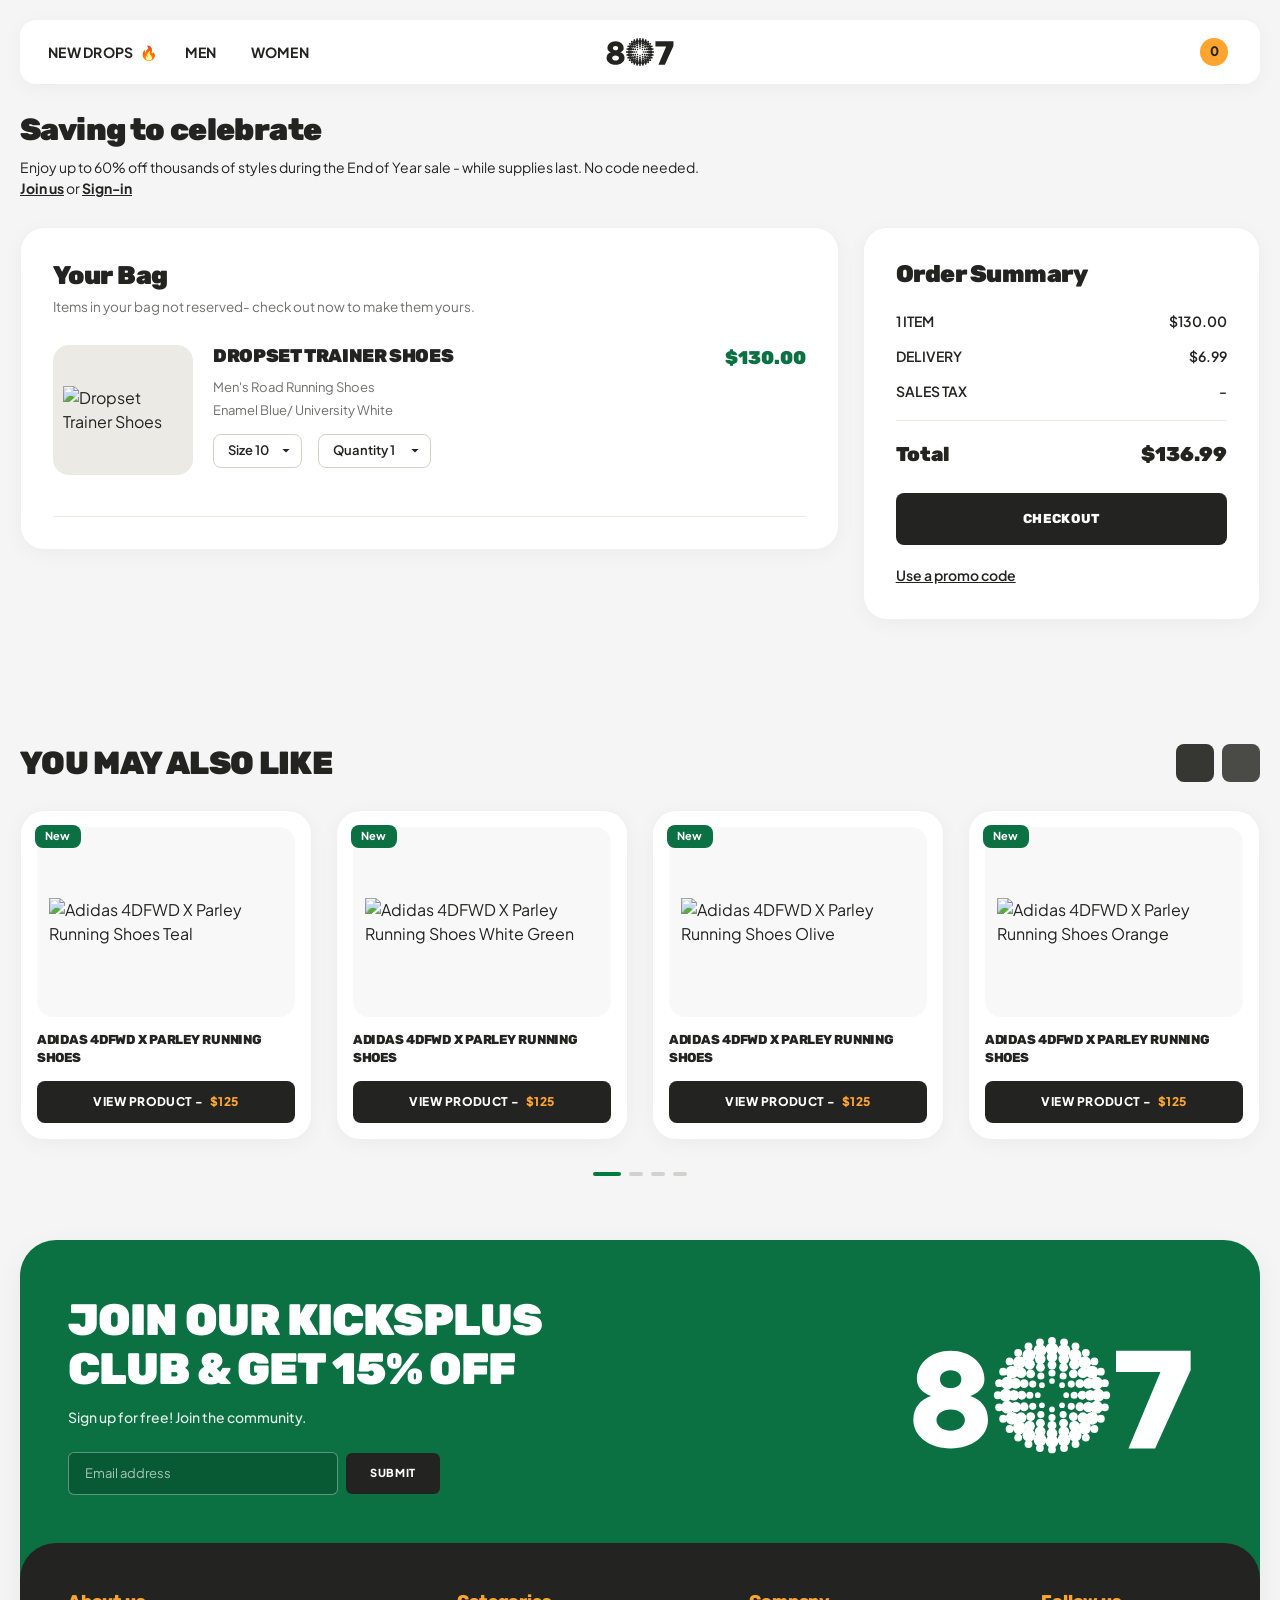
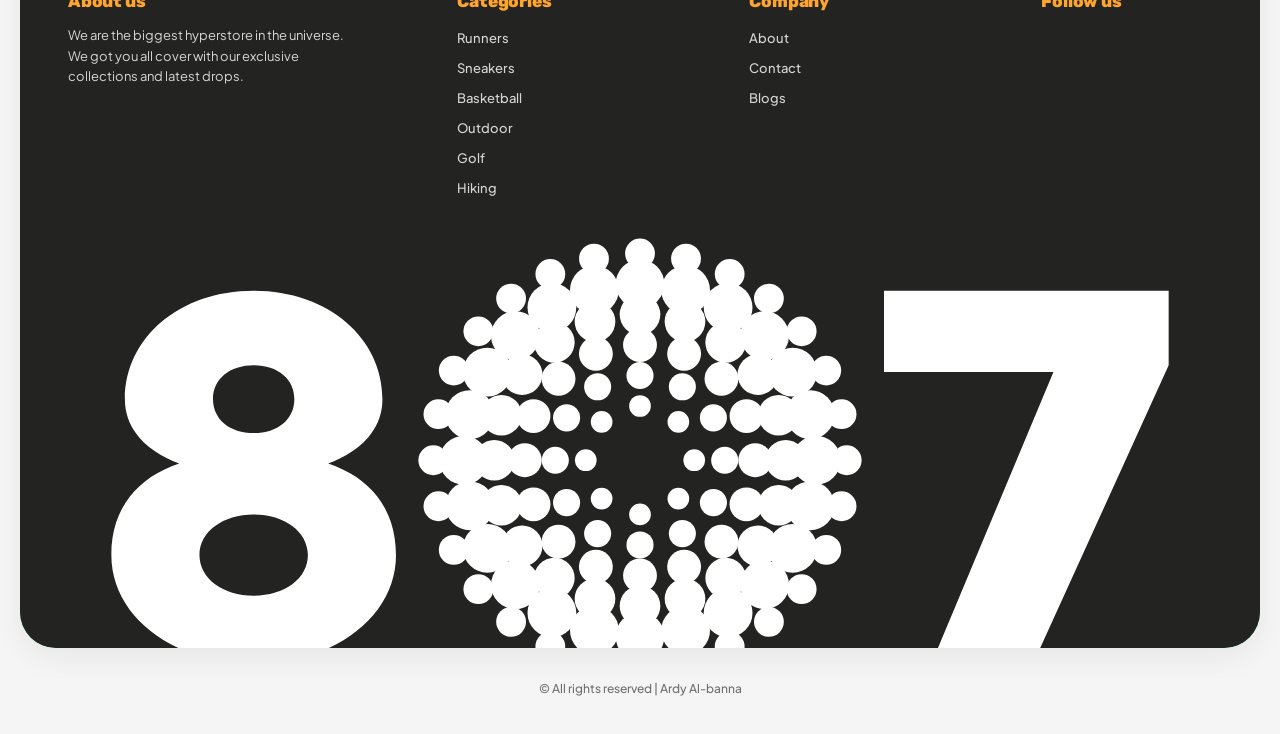
==== cart.html @ c46842c0 "first commit" ====
<!DOCTYPE html>
<html lang="en">
<head>
  <meta charset="UTF-8" />
  <meta name="viewport" content="width=device-width, initial-scale=1.0" />
  <title>Your Bag | 807 Sneaker Store</title>
  <meta name="description" content="View items in your bag, calculate shipping, apply promotional discount codes, and proceed to checkout at 807 Store." />

  <!-- Google Fonts: Rubik & Plus Jakarta Sans -->
  <link rel="preconnect" href="https://fonts.googleapis.com" />
  <link rel="preconnect" href="https://fonts.gstatic.com" crossorigin />
  <link href="https://fonts.googleapis.com/css2?family=Plus+Jakarta+Sans:wght@400;500;600;700&family=Rubik:ital,wght@0,700;0,800;0,900;1,800&display=swap" rel="stylesheet" />

  <!-- Bootstrap 5.3.3 CSS -->
  <link href="https://cdn.jsdelivr.net/npm/bootstrap@5.3.3/dist/css/bootstrap.min.css" rel="stylesheet" integrity="sha384-QWTKZyjpPEjISv5WaRU9OFeRpok6YctnYmDr5pNlyT2bRjXh0JMhjY6hW+ALEwIH" crossorigin="anonymous" />

  <!-- Remix Icon 4.5.0 -->
  <link href="https://cdn.jsdelivr.net/npm/remixicon@4.5.0/fonts/remixicon.css" rel="stylesheet" />

  <!-- Custom Stylesheet -->
  <link rel="stylesheet" href="assets/css/style.css" />
</head>
<body>

  <!-- SVG Symbol Definition for 807 Logo -->
  <svg style="display: none;">
    <symbol id="logo-807-symbol" viewBox="0 0 180 70">
      <g fill="currentColor">
        <!-- Number 8 -->
        <path d="M 33 10 C 22 10 14 17 14 26 C 14 31 18 34 22 35.5 C 16 37.5 12 42 12 49 C 12 58 21 65 33 65 C 45 65 54 58 54 49 C 54 42 50 37.5 44 35.5 C 48 34 52 31 52 26 C 52 17 44 10 33 10 Z M 33 21 C 36.5 21 39 23 39 26 C 39 29 36.5 31 33 31 C 29.5 31 27 29 27 26 C 27 23 29.5 21 33 21 Z M 33 43 C 37.5 43 41 45.5 41 49 C 41 52.5 37.5 55 33 55 C 28.5 55 25 52.5 25 49 C 25 45.5 28.5 43 33 43 Z" />
        <!-- Number 0 (Radial Halftone Dots) -->
        <g class="halftone-dots">
          <circle cx="98.00" cy="35.00" r="1.6" /><circle cx="95.66" cy="40.66" r="1.6" /><circle cx="90.00" cy="43.00" r="1.6" /><circle cx="84.34" cy="40.66" r="1.6" /><circle cx="82.00" cy="35.00" r="1.6" /><circle cx="84.34" cy="29.34" r="1.6" /><circle cx="90.00" cy="27.00" r="1.6" /><circle cx="95.66" cy="29.34" r="1.6" /><circle cx="102.50" cy="35.00" r="2.0" /><circle cx="100.83" cy="41.25" r="2.0" /><circle cx="96.25" cy="45.83" r="2.0" /><circle cx="90.00" cy="47.50" r="2.0" /><circle cx="83.75" cy="45.83" r="2.0" /><circle cx="79.17" cy="41.25" r="2.0" /><circle cx="77.50" cy="35.00" r="2.0" /><circle cx="79.17" cy="28.75" r="2.0" /><circle cx="83.75" cy="24.17" r="2.0" /><circle cx="90.00" cy="22.50" r="2.0" /><circle cx="96.25" cy="24.17" r="2.0" /><circle cx="100.83" cy="28.75" r="2.0" /><circle cx="107.00" cy="35.00" r="2.5" /><circle cx="105.71" cy="41.51" r="2.5" /><circle cx="102.02" cy="47.02" r="2.5" /><circle cx="96.51" cy="50.71" r="2.5" /><circle cx="90.00" cy="52.00" r="2.5" /><circle cx="83.49" cy="50.71" r="2.5" /><circle cx="77.98" cy="47.02" r="2.5" /><circle cx="74.29" cy="41.51" r="2.5" /><circle cx="73.00" cy="35.00" r="2.5" /><circle cx="74.29" cy="28.49" r="2.5" /><circle cx="77.98" cy="22.98" r="2.5" /><circle cx="83.49" cy="19.29" r="2.5" /><circle cx="90.00" cy="18.00" r="2.5" /><circle cx="96.51" cy="19.29" r="2.5" /><circle cx="102.02" cy="22.98" r="2.5" /><circle cx="105.71" cy="28.49" r="2.5" /><circle cx="111.50" cy="35.00" r="3.0" /><circle cx="110.45" cy="41.64" r="3.0" /><circle cx="107.39" cy="47.64" r="3.0" /><circle cx="102.64" cy="52.39" r="3.0" /><circle cx="96.64" cy="55.45" r="3.0" /><circle cx="90.00" cy="56.50" r="3.0" /><circle cx="83.36" cy="55.45" r="3.0" /><circle cx="77.36" cy="52.39" r="3.0" /><circle cx="72.61" cy="47.64" r="3.0" /><circle cx="69.55" cy="41.64" r="3.0" /><circle cx="68.50" cy="35.00" r="3.0" /><circle cx="69.55" cy="28.36" r="3.0" /><circle cx="72.61" cy="22.36" r="3.0" /><circle cx="77.36" cy="17.61" r="3.0" /><circle cx="83.36" cy="14.55" r="3.0" /><circle cx="90.00" cy="13.50" r="3.0" /><circle cx="96.64" cy="14.55" r="3.0" /><circle cx="102.64" cy="17.61" r="3.0" /><circle cx="107.39" cy="22.36" r="3.0" /><circle cx="110.45" cy="28.36" r="3.0" /><circle cx="116.00" cy="35.00" r="3.6" /><circle cx="115.11" cy="41.73" r="3.6" /><circle cx="112.52" cy="48.00" r="3.6" /><circle cx="108.38" cy="53.38" r="3.6" /><circle cx="103.00" cy="57.52" r="3.6" /><circle cx="96.73" cy="60.11" r="3.6" /><circle cx="90.00" cy="61.00" r="3.6" /><circle cx="83.27" cy="60.11" r="3.6" /><circle cx="77.00" cy="57.52" r="3.6" /><circle cx="71.62" cy="53.38" r="3.6" /><circle cx="67.48" cy="48.00" r="3.6" /><circle cx="64.89" cy="41.73" r="3.6" /><circle cx="64.00" cy="35.00" r="3.6" /><circle cx="64.89" cy="28.27" r="3.6" /><circle cx="67.48" cy="22.00" r="3.6" /><circle cx="71.62" cy="16.62" r="3.6" /><circle cx="77.00" cy="12.48" r="3.6" /><circle cx="83.27" cy="9.89" r="3.6" /><circle cx="90.00" cy="9.00" r="3.6" /><circle cx="96.73" cy="9.89" r="3.6" /><circle cx="103.00" cy="12.48" r="3.6" /><circle cx="108.38" cy="16.62" r="3.6" /><circle cx="112.52" cy="22.00" r="3.6" /><circle cx="115.11" cy="28.27" r="3.6" /><circle cx="120.50" cy="35.00" r="2.2" /><circle cx="119.74" cy="41.79" r="2.2" /><circle cx="117.48" cy="48.23" r="2.2" /><circle cx="113.85" cy="54.02" r="2.2" /><circle cx="109.02" cy="58.85" r="2.2" /><circle cx="103.23" cy="62.48" r="2.2" /><circle cx="96.79" cy="64.74" r="2.2" /><circle cx="90.00" cy="65.50" r="2.2" /><circle cx="83.21" cy="64.74" r="2.2" /><circle cx="76.77" cy="62.48" r="2.2" /><circle cx="70.98" cy="58.85" r="2.2" /><circle cx="66.15" cy="54.02" r="2.2" /><circle cx="62.52" cy="48.23" r="2.2" /><circle cx="60.26" cy="41.79" r="2.2" /><circle cx="59.50" cy="35.00" r="2.2" /><circle cx="60.26" cy="28.21" r="2.2" /><circle cx="62.52" cy="21.77" r="2.2" /><circle cx="66.15" cy="15.98" r="2.2" /><circle cx="70.98" cy="11.15" r="2.2" /><circle cx="76.77" cy="7.52" r="2.2" /><circle cx="83.21" cy="5.26" r="2.2" /><circle cx="90.00" cy="4.50" r="2.2" /><circle cx="96.79" cy="5.26" r="2.2" /><circle cx="103.23" cy="7.52" r="2.2" /><circle cx="109.02" cy="11.15" r="2.2" /><circle cx="113.85" cy="15.98" r="2.2" /><circle cx="117.48" cy="21.77" r="2.2" /><circle cx="119.74" cy="28.21" r="2.2" />
        </g>
        <!-- Number 7 -->
        <path d="M 126 10 L 168 10 L 168 21 L 148 65 L 133 65 L 151 22 L 126 22 Z" />
      </g>
    </symbol>
  </svg>

  <div class="app-container">

    <!-- ==========================================
         1. NAVBAR
         ========================================== -->
    <header class="header-wrapper">
      <nav class="custom-navbar">
        <!-- Left Links -->
        <div class="nav-links-left">
          <a href="listing.html?filter=new" class="nav-item-link">
            <span>New Drops</span>
            <span class="fire-emoji">🔥</span>
          </a>
          <a href="listing.html?gender=men" class="nav-item-link">
            <span>Men</span>
            <i class="ri-arrow-down-s-line" style="font-size: 14px;"></i>
          </a>
          <a href="listing.html?gender=women" class="nav-item-link">
            <span>Women</span>
            <i class="ri-arrow-down-s-line" style="font-size: 14px;"></i>
          </a>
        </div>

        <!-- Center 807 Logo -->
        <a href="index.html" class="navbar-center-logo" aria-label="807 Home">
          <svg viewBox="0 0 180 70" style="height: 30px; width: 78px; fill: currentColor;">
            <use href="#logo-807-symbol"></use>
          </svg>
        </a>

        <!-- Right Action Icons -->
        <div class="nav-actions-right">
          <button class="nav-icon-btn" aria-label="Search">
            <i class="ri-search-line"></i>
          </button>
          <a href="login.html" class="nav-icon-btn" aria-label="Account profile">
            <i class="ri-user-line"></i>
          </a>
          <a href="cart.html" class="nav-icon-btn position-relative" aria-label="Shopping Cart">
            <span class="nav-cart-badge">1</span>
          </a>
        </div>
      </nav>
    </header>

    <!-- ==========================================
         2. PROMO NOTICE BANNER
         ========================================== -->
    <section class="cart-promo-banner mt-3">
      <h1 class="cart-promo-title">Saving to celebrate</h1>
      <p class="cart-promo-subtext">
        Enjoy up to 60% off thousands of styles during the End of Year sale - while supplies last. No code needed.<br />
        <a href="register.html">Join us</a> or <a href="login.html">Sign-in</a>
      </p>
    </section>

    <!-- ==========================================
         3. MAIN CART SECTION (YOUR BAG & SUMMARY)
         ========================================== -->
    <main class="cart-page-section pt-0">
      <div class="row g-4 align-items-start">

        <!-- Left Column: Your Bag Card -->
        <div class="col-12 col-lg-8">
          <div class="cart-bag-container" id="cartBagContainer">
            <h2 class="cart-bag-heading">Your Bag</h2>
            <p class="cart-bag-subtext">Items in your bag not reserved- check out now to make them yours.</p>

            <!-- Cart Item 1: Dropset Trainer Shoes -->
            <div class="cart-item-row" id="cartItem1">
              <!-- Shoe Thumbnail -->
              <div class="cart-item-thumb-box">
                <a href="product.html?name=DROPSET+TRAINER+SHOES&price=130">
                  <img
                    src="https://images.unsplash.com/photo-1584735935682-2f2b69dff9d2?auto=format&fit=crop&w=600&q=80"
                    alt="Dropset Trainer Shoes"
                    id="cartItemImg"
                  />
                </a>
              </div>

              <!-- Shoe Details -->
              <div class="cart-item-details">
                <div class="cart-item-title-row">
                  <h3 class="cart-item-product-name">
                    <a href="product.html?name=DROPSET+TRAINER+SHOES&price=130" class="text-reset text-decoration-none">
                      DROPSET TRAINER SHOES
                    </a>
                  </h3>
                  <div class="cart-item-price-tag" id="cartItemPriceDisplay">$130.00</div>
                </div>

                <div class="cart-item-category">Men's Road Running Shoes</div>
                <div class="cart-item-colorway">Enamel Blue/ University White</div>

                <!-- Size & Quantity Dropdowns -->
                <div class="cart-item-controls-row">
                  <div class="cart-select-wrapper">
                    <select class="cart-custom-select" id="cartSizeSelect" aria-label="Select shoe size">
                      <option value="8">Size 8</option>
                      <option value="9">Size 9</option>
                      <option value="10" selected>Size 10</option>
                      <option value="11">Size 11</option>
                      <option value="12">Size 12</option>
                    </select>
                  </div>

                  <div class="cart-select-wrapper">
                    <select class="cart-custom-select" id="cartQtySelect" aria-label="Select quantity">
                      <option value="1" selected>Quantity 1</option>
                      <option value="2">Quantity 2</option>
                      <option value="3">Quantity 3</option>
                      <option value="4">Quantity 4</option>
                    </select>
                  </div>
                </div>

                <!-- Wishlist & Trash Actions -->
                <div class="cart-item-actions-row">
                  <button type="button" class="cart-action-icon-btn" id="cartWishlistBtn" aria-label="Save to Wishlist" title="Save to Wishlist">
                    <i class="ri-heart-line"></i>
                  </button>
                  <button type="button" class="cart-action-icon-btn btn-remove" id="cartRemoveBtn" aria-label="Remove item" title="Remove item">
                    <i class="ri-delete-bin-line"></i>
                  </button>
                </div>
              </div>
            </div>

            <!-- Empty Cart State (Hidden by default) -->
            <div id="emptyCartNotice" style="display: none; padding: 40px 20px; text-align: center;">
              <i class="ri-shopping-bag-line" style="font-size: 48px; color: #A0A09D;"></i>
              <h4 class="mt-3 font-display" style="font-weight: 800;">Your Bag is Empty</h4>
              <p class="text-muted" style="font-size: 14px;">Explore our new drops and add your favorite kicks!</p>
              <a href="listing.html" class="btn-checkout-primary mt-3" style="max-width: 200px; margin: 0 auto;">SHOP NOW</a>
            </div>
          </div>
        </div>

        <!-- Right Column: Order Summary Card -->
        <div class="col-12 col-lg-4">
          <div class="order-summary-card">
            <h2 class="summary-card-title">Order Summary</h2>

            <div class="summary-line-item">
              <span id="summaryItemCountLabel">1 ITEM</span>
              <span id="summarySubtotal">$130.00</span>
            </div>

            <div class="summary-line-item">
              <span>Delivery</span>
              <span id="summaryDelivery">$6.99</span>
            </div>

            <div class="summary-line-item">
              <span>Sales Tax</span>
              <span>-</span>
            </div>

            <div class="summary-total-item">
              <span>Total</span>
              <span id="summaryTotal">$136.99</span>
            </div>

            <!-- Checkout Button -->
            <a href="checkout.html" class="btn-checkout-primary" id="btnGoToCheckout">
              CHECKOUT
            </a>

            <!-- Use Promo Code Link & Drawer -->
            <a href="javascript:void(0)" class="promo-toggle-link" id="promoToggleBtn">
              Use a promo code
            </a>

            <div class="promo-form-drawer" id="promoDrawer">
              <input
                type="text"
                class="auth-input"
                id="promoInput"
                placeholder="Promo code (e.g. KICKS15)"
                style="height: 44px; font-size: 13px;"
              />
              <button
                type="button"
                class="btn-checkout-primary"
                id="btnApplyPromo"
                style="height: 44px; width: 90px; margin: 0; font-size: 11px;"
              >
                APPLY
              </button>
            </div>
          </div>
        </div>

      </div>
    </main>

    <!-- ==========================================
         4. YOU MAY ALSO LIKE CAROUSEL SECTION
         ========================================== -->
    <section class="section-related-products">
      <div class="related-header-row">
        <h2 class="related-title">You may also like</h2>
        <div class="slider-nav-arrows">
          <button class="arrow-btn" aria-label="Previous products" id="prevSlideBtn">
            <i class="ri-arrow-left-s-line"></i>
          </button>
          <button class="arrow-btn active" aria-label="Next products" id="nextSlideBtn">
            <i class="ri-arrow-right-s-line"></i>
          </button>
        </div>
      </div>

      <div class="row g-3 g-lg-4" id="relatedProductsRow">
        <!-- Card 1 -->
        <div class="col-6 col-md-4 col-lg-3">
          <div class="product-card">
            <span class="product-badge-new">New</span>
            <div class="product-img-wrapper">
              <a href="product.html?id=1&name=ADIDAS+4DFWD+X+PARLEY+RUNNING+SHOES&price=125">
                <img
                  src="https://images.unsplash.com/photo-1584735935682-2f2b69dff9d2?auto=format&fit=crop&w=600&q=80"
                  alt="Adidas 4DFWD X Parley Running Shoes Teal"
                  loading="lazy"
                />
              </a>
            </div>
            <h3 class="product-title">
              <a href="product.html?id=1&name=ADIDAS+4DFWD+X+PARLEY+RUNNING+SHOES&price=125" class="text-decoration-none text-reset">
                ADIDAS 4DFWD X PARLEY RUNNING SHOES
              </a>
            </h3>
            <a href="product.html?id=1&name=ADIDAS+4DFWD+X+PARLEY+RUNNING+SHOES&price=125" class="btn-view-product text-decoration-none">
              <span>VIEW PRODUCT - </span>
              <span class="price-tag">$125</span>
            </a>
          </div>
        </div>

        <!-- Card 2 -->
        <div class="col-6 col-md-4 col-lg-3">
          <div class="product-card">
            <span class="product-badge-new">New</span>
            <div class="product-img-wrapper">
              <a href="product.html?id=2&name=ADIDAS+4DFWD+X+PARLEY+RUNNING+SHOES&price=125">
                <img
                  src="https://images.unsplash.com/photo-1608231387042-66d1773070a5?auto=format&fit=crop&w=600&q=80"
                  alt="Adidas 4DFWD X Parley Running Shoes White Green"
                  loading="lazy"
                />
              </a>
            </div>
            <h3 class="product-title">
              <a href="product.html?id=2&name=ADIDAS+4DFWD+X+PARLEY+RUNNING+SHOES&price=125" class="text-decoration-none text-reset">
                ADIDAS 4DFWD X PARLEY RUNNING SHOES
              </a>
            </h3>
            <a href="product.html?id=2&name=ADIDAS+4DFWD+X+PARLEY+RUNNING+SHOES&price=125" class="btn-view-product text-decoration-none">
              <span>VIEW PRODUCT - </span>
              <span class="price-tag">$125</span>
            </a>
          </div>
        </div>

        <!-- Card 3 -->
        <div class="col-6 col-md-4 col-lg-3">
          <div class="product-card">
            <span class="product-badge-new">New</span>
            <div class="product-img-wrapper">
              <a href="product.html?id=3&name=ADIDAS+4DFWD+X+PARLEY+RUNNING+SHOES&price=125">
                <img
                  src="https://images.unsplash.com/photo-1606107557195-0e29a4b5b4aa?auto=format&fit=crop&w=600&q=80"
                  alt="Adidas 4DFWD X Parley Running Shoes Olive"
                  loading="lazy"
                />
              </a>
            </div>
            <h3 class="product-title">
              <a href="product.html?id=3&name=ADIDAS+4DFWD+X+PARLEY+RUNNING+SHOES&price=125" class="text-decoration-none text-reset">
                ADIDAS 4DFWD X PARLEY RUNNING SHOES
              </a>
            </h3>
            <a href="product.html?id=3&name=ADIDAS+4DFWD+X+PARLEY+RUNNING+SHOES&price=125" class="btn-view-product text-decoration-none">
              <span>VIEW PRODUCT - </span>
              <span class="price-tag">$125</span>
            </a>
          </div>
        </div>

        <!-- Card 4 -->
        <div class="col-6 col-md-4 col-lg-3">
          <div class="product-card">
            <span class="product-badge-new">New</span>
            <div class="product-img-wrapper">
              <a href="product.html?id=4&name=ADIDAS+4DFWD+X+PARLEY+RUNNING+SHOES&price=125">
                <img
                  src="https://images.unsplash.com/photo-1542291026-7eec264c27ff?auto=format&fit=crop&w=600&q=80"
                  alt="Adidas 4DFWD X Parley Running Shoes Orange"
                  loading="lazy"
                />
              </a>
            </div>
            <h3 class="product-title">
              <a href="product.html?id=4&name=ADIDAS+4DFWD+X+PARLEY+RUNNING+SHOES&price=125" class="text-decoration-none text-reset">
                ADIDAS 4DFWD X PARLEY RUNNING SHOES
              </a>
            </h3>
            <a href="product.html?id=4&name=ADIDAS+4DFWD+X+PARLEY+RUNNING+SHOES&price=125" class="btn-view-product text-decoration-none">
              <span>VIEW PRODUCT - </span>
              <span class="price-tag">$125</span>
            </a>
          </div>
        </div>
      </div>

      <!-- Carousel Indicators Dots -->
      <div class="carousel-indicators-bar">
        <div class="carousel-indicator-pill active"></div>
        <div class="carousel-indicator-pill"></div>
        <div class="carousel-indicator-pill"></div>
        <div class="carousel-indicator-pill"></div>
      </div>
    </section>

    <!-- ==========================================
         5. COMPOSITE CLUB PROMO & FOOTER (1:1 FIGMA)
         ========================================== -->
    <div class="footer-composite-wrapper">
      <!-- Green Club Promo Banner -->
      <section class="club-promo-banner">
        <div class="row align-items-center">
          <div class="col-12 col-lg-7">
            <h2 class="club-promo-title">
              JOIN OUR KICKSPLUS<br />CLUB &amp; GET 15% OFF
            </h2>
            <p class="club-promo-subtext">
              Sign up for free! Join the community.
            </p>
            <form class="club-signup-form">
              <input
                type="email"
                class="club-input-email"
                placeholder="Email address"
                required
              />
              <button type="submit" class="btn-club-submit">
                SUBMIT
              </button>
            </form>
          </div>
          <div class="col-12 col-lg-5 club-promo-logo-col">
            <svg viewBox="0 0 180 70" style="max-width: 320px; width: 100%; fill: #FFFFFF;">
              <use href="#logo-807-symbol"></use>
            </svg>
          </div>
        </div>
      </section>

      <!-- Dark Footer Container -->
      <footer class="footer-dark-container">
        <div class="footer-inner-content">
          <div class="row g-4 mb-3">
            <!-- About Us -->
            <div class="col-12 col-md-4 col-lg-4">
              <h4 class="footer-col-title">About us</h4>
              <p class="footer-about-text">
                We are the biggest hyperstore in the universe.<br />We got you all cover with our exclusive<br />collections and latest drops.
              </p>
            </div>

            <!-- Categories -->
            <div class="col-6 col-md-3 col-lg-3">
              <h4 class="footer-col-title">Categories</h4>
              <ul class="footer-links-list">
                <li class="footer-link-item"><a href="listing.html?category=runners">Runners</a></li>
                <li class="footer-link-item"><a href="listing.html?category=lifestyle">Sneakers</a></li>
                <li class="footer-link-item"><a href="listing.html?category=basketball">Basketball</a></li>
                <li class="footer-link-item"><a href="listing.html?category=outdoor">Outdoor</a></li>
                <li class="footer-link-item"><a href="listing.html?category=golf">Golf</a></li>
                <li class="footer-link-item"><a href="listing.html?category=hiking">Hiking</a></li>
              </ul>
            </div>

            <!-- Company -->
            <div class="col-6 col-md-3 col-lg-3">
              <h4 class="footer-col-title">Company</h4>
              <ul class="footer-links-list">
                <li class="footer-link-item"><a href="#">About</a></li>
                <li class="footer-link-item"><a href="#">Contact</a></li>
                <li class="footer-link-item"><a href="#">Blogs</a></li>
              </ul>
            </div>

            <!-- Follow Us -->
            <div class="col-12 col-md-2 col-lg-2">
              <h4 class="footer-col-title">Follow us</h4>
              <div class="footer-social-row">
                <a href="#" class="footer-social-icon" aria-label="Facebook">
                  <i class="ri-facebook-circle-fill"></i>
                </a>
                <a href="#" class="footer-social-icon" aria-label="Instagram">
                  <i class="ri-instagram-line"></i>
                </a>
                <a href="#" class="footer-social-icon" aria-label="Twitter X">
                  <i class="ri-twitter-x-line"></i>
                </a>
                <a href="#" class="footer-social-icon" aria-label="TikTok">
                  <i class="ri-tiktok-fill"></i>
                </a>
              </div>
            </div>
          </div>
        </div>

        <!-- Giant 807 Watermark Graphic cropped at bottom -->
        <div class="footer-giant-watermark">
          <svg viewBox="0 0 180 70">
            <use href="#logo-807-symbol"></use>
          </svg>
        </div>
      </footer>
    </div>

    <!-- Page Bottom Copyright -->
    <div class="page-bottom-copyright">
      &copy; All rights reserved | Ardy Al-banna
    </div>

  </div>

  <!-- Bootstrap 5.3.3 JS Bundle -->
  <script src="https://cdn.jsdelivr.net/npm/bootstrap@5.3.3/dist/js/bootstrap.bundle.min.js" integrity="sha384-YvpcrYf0tY3lHB60NNkmXc5s9fDVZLESaAA55NDzOxhy9GkcIdslK1eN7N6jIeHz" crossorigin="anonymous"></script>

  <!-- Custom Scripts -->
  <script src="assets/js/main.js"></script>
</body>
</html>
---- assets/css/style.css ----
/* ==========================================================================
   807 SNEAKERS & STREETWEAR - 1:1 LANDING PAGE STYLESHEET
   Bootstrap 5.3+ Enhanced with Custom Design Tokens & Typography
   ========================================================================== */

@import url('https://fonts.googleapis.com/css2?family=Plus+Jakarta+Sans:wght@400;500;600;700&family=Rubik:ital,wght@0,700;0,800;0,900;1,800&display=swap');

:root {
  /* Color Palette matching the exact Figma mockup */
  --bg-canvas: #F5F5F5;
  --bg-card: #FFFFFF;
  --bg-category-card: #ECEAE5;
  --color-brand-green: #0B7143;
  --color-brand-green-hover: #086138;
  --color-brand-orange: #FFA52F;
  --color-dark: #232321;
  --color-dark-card: #1C1C1A;
  --color-muted-text: #70706E;
  --color-light-muted: #A0A09D;
  --color-border-subtle: rgba(0, 0, 0, 0.06);

  /* Typography */
  --font-display: 'Rubik', sans-serif;
  --font-body: 'Plus Jakarta Sans', sans-serif;

  /* Border Radiuses */
  --radius-sm: 8px;
  --radius-md: 16px;
  --radius-lg: 24px;
  --radius-xl: 32px;
  --radius-pill: 9999px;

  /* Shadows */
  --shadow-subtle: 0 4px 20px rgba(0, 0, 0, 0.04);
  --shadow-card: 0 10px 30px rgba(0, 0, 0, 0.06);
  --shadow-hover: 0 16px 40px rgba(0, 0, 0, 0.12);
  --transition-smooth: all 0.28s cubic-bezier(0.16, 1, 0.3, 1);
}

/* Base resets & typography */
* {
  box-sizing: border-box;
}

body {
  background-color: var(--bg-canvas);
  color: var(--color-dark);
  font-family: var(--font-body);
  -webkit-font-smoothing: antialiased;
  -moz-osx-font-smoothing: grayscale;
  overflow-x: hidden;
  margin: 0;
  padding: 0;
}

h1, h2, h3, h4, h5, h6,
.font-display {
  font-family: var(--font-display);
  font-weight: 900;
  letter-spacing: -0.02em;
  text-transform: uppercase;
}

a {
  text-decoration: none;
  color: inherit;
  transition: var(--transition-smooth);
}

img {
  max-width: 100%;
  height: auto;
  display: block;
}

/* Main Container Constraint matching design */
.app-container {
  max-width: 1320px;
  margin: 0 auto;
  padding-left: 20px;
  padding-right: 20px;
}

/* ==========================================================================
   1. NAVIGATION BAR
   ========================================================================== */
.header-wrapper {
  padding-top: 20px;
  padding-bottom: 12px;
}

.custom-navbar {
  background-color: var(--bg-card);
  border-radius: var(--radius-md);
  padding: 14px 28px;
  display: flex;
  align-items: center;
  justify-content: space-between;
  box-shadow: var(--shadow-subtle);
  position: relative;
  z-index: 50;
}

.nav-links-left {
  display: flex;
  align-items: center;
  gap: 28px;
}

.nav-item-link {
  font-size: 14px;
  font-weight: 700;
  color: var(--color-dark);
  text-transform: uppercase;
  letter-spacing: 0.02em;
  display: inline-flex;
  align-items: center;
  gap: 6px;
}

.nav-item-link:hover {
  color: var(--color-brand-green);
}

.nav-item-link .fire-emoji {
  display: inline-block;
  transform-origin: center;
  animation: pulse-flame 2s infinite ease-in-out;
}

@keyframes pulse-flame {
  0%, 100% { transform: scale(1); }
  50% { transform: scale(1.15) rotate(4deg); }
}

.navbar-center-logo {
  position: absolute;
  left: 50%;
  transform: translateX(-50%);
  display: flex;
  align-items: center;
}

.navbar-center-logo svg {
  height: 28px;
  width: auto;
  color: var(--color-dark);
}

.nav-actions-right {
  display: flex;
  align-items: center;
  gap: 20px;
}

.nav-icon-btn {
  background: none;
  border: none;
  color: var(--color-dark);
  font-size: 20px;
  cursor: pointer;
  padding: 4px;
  display: flex;
  align-items: center;
  justify-content: center;
  transition: var(--transition-smooth);
}

.nav-icon-btn:hover {
  color: var(--color-brand-green);
  transform: translateY(-1px);
}

.nav-cart-badge {
  background-color: var(--color-brand-orange);
  color: var(--color-dark);
  font-size: 13px;
  font-weight: 800;
  width: 28px;
  height: 28px;
  border-radius: 50%;
  display: inline-flex;
  align-items: center;
  justify-content: center;
  margin-left: 4px;
  transition: var(--transition-smooth);
}

.nav-cart-badge:hover {
  transform: scale(1.08);
}

/* ==========================================================================
   2. HERO GIANT TITLE
   ========================================================================== */
.hero-title-section {
  margin-top: 24px;
  margin-bottom: 24px;
  padding: 0;
  width: 100%;
  text-align: center;
}

.hero-giant-title {
  font-family: var(--font-display);
  font-size: clamp(3.6rem, 10.3vw, 9.5rem);
  font-weight: 900;
  line-height: 0.95;
  margin: 0;
  color: var(--color-dark);
  text-align: center;
  letter-spacing: -0.02em;
  word-spacing: 0.12em;
  white-space: nowrap;
}

.hero-giant-title .title-accent {
  color: var(--color-brand-green);
}

/* ==========================================================================
   3. HERO BANNER (1320 x 750)
   ========================================================================== */
.hero-banner-section {
  margin-top: 0;
  margin-bottom: 64px;
}

.hero-banner-wrapper {
  position: relative;
  border-radius: 36px;
  overflow: hidden;
  width: 100%;
  max-width: 1320px;
  height: 750px;
  background-color: #5A4E46;
  box-shadow: var(--shadow-card);
}

.hero-banner-bg-img {
  width: 100%;
  height: 100%;
  object-fit: cover;
  object-position: center 38%;
  filter: brightness(0.92) contrast(1.04);
}

/* Subtle dark gradient overlay to ensure text readability */
.hero-banner-overlay {
  position: absolute;
  inset: 0;
  background: linear-gradient(
    to right,
    rgba(20, 20, 18, 0.72) 0%,
    rgba(20, 20, 18, 0.45) 35%,
    rgba(20, 20, 18, 0.1) 70%,
    rgba(20, 20, 18, 0.3) 100%
  );
  pointer-events: none;
}



/* Hero Content on Bottom-Left */
.hero-text-content {
  position: absolute;
  bottom: 48px;
  left: 48px;
  max-width: 880px;
  z-index: 10;
  color: #FFFFFF;
}

.hero-product-title {
  font-size: clamp(48px, 5.8vw, 84px);
  font-weight: 900;
  line-height: 1.05;
  color: #FFFFFF;
  margin-bottom: 12px;
  text-shadow: 0 2px 14px rgba(0, 0, 0, 0.4);
  white-space: nowrap;
}

.hero-product-desc {
  font-size: clamp(18px, 1.8vw, 26px);
  color: rgba(255, 255, 255, 0.9);
  line-height: 1.35;
  margin-bottom: 24px;
  max-width: 750px;
  font-weight: 500;
}

.btn-brand-green {
  background-color: var(--color-brand-green);
  color: #FFFFFF;
  font-family: var(--font-body);
  font-size: 13px;
  font-weight: 700;
  letter-spacing: 0.04em;
  text-transform: uppercase;
  padding: 12px 28px;
  border-radius: var(--radius-sm);
  border: none;
  cursor: pointer;
  display: inline-flex;
  align-items: center;
  justify-content: center;
  gap: 8px;
  transition: var(--transition-smooth);
}

.btn-brand-green:hover {
  background-color: var(--color-brand-green-hover);
  color: #FFFFFF;
  transform: translateY(-2px);
  box-shadow: 0 6px 16px rgba(0, 122, 61, 0.35);
}

/* Hero Floating Right Preview Cards */
.hero-floating-cards {
  position: absolute;
  right: 36px;
  bottom: 36px;
  display: flex;
  flex-direction: column;
  gap: 12px;
  z-index: 10;
}

.hero-preview-card {
  width: 140px;
  height: 94px;
  border-radius: var(--radius-md);
  overflow: hidden;
  position: relative;
  border: 2px solid rgba(255, 255, 255, 0.4);
  box-shadow: 0 8px 24px rgba(0, 0, 0, 0.3);
  cursor: pointer;
  transition: var(--transition-smooth);
  background-color: #232321;
}

.hero-preview-card:hover {
  transform: scale(1.05) translateY(-2px);
  border-color: #FFFFFF;
}

.hero-preview-card img {
  width: 100%;
  height: 100%;
  object-fit: cover;
}

.hero-preview-card .sale-tag {
  position: absolute;
  inset: 0;
  background: rgba(0, 0, 0, 0.45);
  display: flex;
  flex-direction: column;
  justify-content: center;
  align-items: center;
  color: #FFFFFF;
  text-align: center;
  font-weight: 800;
  padding: 4px;
}

.hero-preview-card .sale-tag span:first-child {
  font-size: 16px;
  color: var(--color-brand-orange);
}

.hero-preview-card .sale-tag span:last-child {
  font-size: 9px;
  letter-spacing: 0.05em;
  text-transform: uppercase;
}

/* ==========================================================================
   4. NEW DROPS SECTION
   ========================================================================== */
.section-new-drops {
  padding-top: 64px;
  padding-bottom: 64px;
}

.section-header-row {
  display: flex;
  align-items: flex-end;
  justify-content: space-between;
  margin-bottom: 28px;
  gap: 20px;
}

.section-title-twoline {
  font-size: clamp(1.8rem, 3.2vw, 2.5rem);
  font-weight: 900;
  line-height: 1.05;
  color: var(--color-dark);
  margin: 0;
}

/* Product Card */
.product-card {
  background-color: var(--bg-card);
  border-radius: var(--radius-lg);
  padding: 16px;
  display: flex;
  flex-direction: column;
  height: 100%;
  position: relative;
  transition: var(--transition-smooth);
  box-shadow: var(--shadow-subtle);
  border: 1px solid var(--color-border-subtle);
}

.product-card:hover {
  transform: translateY(-6px);
  box-shadow: var(--shadow-hover);
}

.product-badge-new {
  position: absolute;
  top: 14px;
  left: 14px;
  background-color: var(--color-brand-green);
  color: #FFFFFF;
  font-size: 11px;
  font-weight: 700;
  letter-spacing: 0.02em;
  padding: 3px 10px;
  border-radius: var(--radius-sm);
  z-index: 2;
}

.product-img-wrapper {
  height: 190px;
  width: 100%;
  display: flex;
  align-items: center;
  justify-content: center;
  margin-bottom: 14px;
  overflow: hidden;
  background-color: #F8F8F8;
  border-radius: var(--radius-md);
  padding: 12px;
}

.product-img-wrapper img {
  max-height: 100%;
  width: auto;
  object-fit: contain;
  transition: var(--transition-smooth);
}

.product-card:hover .product-img-wrapper img {
  transform: scale(1.08) rotate(-2deg);
}

.product-title {
  font-family: var(--font-display);
  font-size: 13px;
  font-weight: 800;
  line-height: 1.35;
  color: var(--color-dark);
  margin-bottom: 14px;
  min-height: 36px;
  display: -webkit-box;
  -webkit-line-clamp: 2;
  -webkit-box-orient: vertical;
  overflow: hidden;
}

.btn-view-product {
  background-color: var(--color-dark);
  color: #FFFFFF;
  border: none;
  border-radius: var(--radius-sm);
  padding: 12px 14px;
  font-size: 12px;
  font-weight: 800;
  letter-spacing: 0.04em;
  text-transform: uppercase;
  width: 100%;
  margin-top: auto;
  display: flex;
  align-items: center;
  justify-content: center;
  gap: 6px;
  transition: var(--transition-smooth);
}

.btn-view-product .price-tag {
  color: var(--color-brand-orange);
}

.btn-view-product:hover {
  background-color: #000000;
  transform: translateY(-1px);
}

/* ==========================================================================
   5. CATEGORIES SECTION (Dark Container)
   ========================================================================== */
.categories-container-dark {
  background-color: var(--color-dark);
  border-radius: var(--radius-xl);
  padding: 44px 36px 40px;
  color: #FFFFFF;
  box-shadow: var(--shadow-card);
}

.categories-header-row {
  display: flex;
  align-items: center;
  justify-content: space-between;
  margin-bottom: 28px;
}

.categories-title {
  font-size: clamp(2rem, 3.5vw, 2.8rem);
  font-weight: 900;
  color: #FFFFFF;
  margin: 0;
}

.slider-nav-arrows {
  display: flex;
  align-items: center;
  gap: 8px;
}

.arrow-btn {
  width: 38px;
  height: 38px;
  background-color: #363633;
  color: #FFFFFF;
  border: none;
  border-radius: var(--radius-sm);
  display: flex;
  align-items: center;
  justify-content: center;
  font-size: 18px;
  cursor: pointer;
  transition: var(--transition-smooth);
}

.arrow-btn:hover {
  background-color: #4A4A46;
  color: var(--color-brand-orange);
}

.arrow-btn.active {
  background-color: #4A4A46;
}

/* Category Cards */
.category-card {
  background-color: var(--bg-category-card);
  border-radius: var(--radius-lg);
  padding: 28px;
  height: 380px;
  display: flex;
  flex-direction: column;
  justify-content: space-between;
  position: relative;
  overflow: hidden;
  transition: var(--transition-smooth);
  cursor: pointer;
}

.category-card:hover {
  transform: translateY(-4px);
  background-color: #F2F0EB;
}

.category-card-img-wrapper {
  flex: 1;
  display: flex;
  align-items: center;
  justify-content: center;
  padding: 10px;
}

.category-card-img-wrapper img {
  max-height: 200px;
  width: auto;
  object-fit: contain;
  transition: var(--transition-smooth);
}

.category-card:hover .category-card-img-wrapper img {
  transform: scale(1.06) rotate(-3deg);
}

.category-card-bottom {
  display: flex;
  align-items: flex-end;
  justify-content: space-between;
  z-index: 2;
}

.category-card-name {
  font-family: var(--font-display);
  font-size: clamp(1.4rem, 2.2vw, 1.85rem);
  font-weight: 900;
  color: var(--color-dark);
  line-height: 1.1;
  margin: 0;
}

.category-btn-arrow {
  width: 42px;
  height: 42px;
  background-color: var(--color-dark);
  color: #FFFFFF;
  border-radius: var(--radius-sm);
  display: flex;
  align-items: center;
  justify-content: center;
  font-size: 20px;
  transition: var(--transition-smooth);
}

.category-card:hover .category-btn-arrow {
  background-color: var(--color-brand-green);
  transform: rotate(45deg);
}

/* ==========================================================================
   6. REVIEWS SECTION
   ========================================================================== */
.section-reviews {
  padding-top: 64px;
  padding-bottom: 64px;
}

.review-card {
  border-radius: var(--radius-lg);
  overflow: hidden;
  height: 100%;
  display: flex;
  flex-direction: column;
  box-shadow: var(--shadow-subtle);
  transition: var(--transition-smooth);
  background-color: var(--bg-card);
}

.review-card:hover {
  transform: translateY(-6px);
  box-shadow: var(--shadow-hover);
}

.review-card-top {
  background-color: var(--bg-card);
  padding: 22px 20px;
  display: flex;
  justify-content: space-between;
  align-items: flex-start;
  gap: 16px;
}

.review-text-col {
  flex: 1;
}

.review-title {
  font-family: var(--font-display);
  font-size: 15px;
  font-weight: 800;
  color: var(--color-dark);
  margin-bottom: 4px;
}

.review-comment {
  font-size: 12px;
  color: var(--color-muted-text);
  line-height: 1.45;
  margin-bottom: 8px;
  display: -webkit-box;
  -webkit-line-clamp: 2;
  -webkit-box-orient: vertical;
  overflow: hidden;
}

.review-rating-row {
  display: flex;
  align-items: center;
  gap: 3px;
  color: var(--color-brand-orange);
  font-size: 14px;
}

.review-score-text {
  font-size: 12px;
  font-weight: 800;
  color: var(--color-dark);
  margin-left: 4px;
}

.review-user-avatar {
  width: 44px;
  height: 44px;
  border-radius: 50%;
  object-fit: cover;
  flex-shrink: 0;
  border: 2px solid #EEEEEE;
}

.review-card-photo {
  height: 250px;
  width: 100%;
  overflow: hidden;
  background-color: #232321;
}

.review-card-photo img {
  width: 100%;
  height: 100%;
  object-fit: cover;
  transition: var(--transition-smooth);
}

.review-card:hover .review-card-photo img {
  transform: scale(1.05);
}

/* ==========================================================================
   7. COMPOSITE CLUB PROMO & FOOTER (1:1 FIGMA DESIGN)
   ========================================================================== */
.footer-composite-wrapper {
  background-color: var(--color-brand-green);
  border-radius: 36px;
  overflow: hidden;
  box-shadow: var(--shadow-card);
  margin-bottom: 8px;
}

/* Green Club Promo Banner */
.club-promo-banner {
  padding: 56px 48px 48px;
  color: #FFFFFF;
  position: relative;
}

.club-promo-title {
  font-family: var(--font-display);
  font-size: clamp(2rem, 3.6vw, 2.75rem);
  font-weight: 900;
  line-height: 1.12;
  color: #FFFFFF;
  margin-bottom: 12px;
  letter-spacing: -0.02em;
}

.club-promo-subtext {
  font-family: var(--font-body);
  font-size: 14px;
  color: rgba(255, 255, 255, 0.9);
  margin-bottom: 24px;
  font-weight: 500;
}

.club-signup-form {
  display: flex;
  align-items: center;
  gap: 8px;
  max-width: 440px;
}

.club-input-email {
  background: rgba(0, 0, 0, 0.2);
  border: 1px solid rgba(255, 255, 255, 0.35);
  color: #FFFFFF;
  border-radius: 6px;
  padding: 11px 16px;
  font-size: 13px;
  width: 270px;
  outline: none;
  transition: var(--transition-smooth);
}

.club-input-email::placeholder {
  color: rgba(255, 255, 255, 0.65);
}

.club-input-email:focus {
  border-color: #FFFFFF;
  background: rgba(0, 0, 0, 0.3);
  box-shadow: 0 0 0 2px rgba(255, 255, 255, 0.25);
}

.btn-club-submit {
  background-color: var(--color-dark);
  color: #FFFFFF;
  border: none;
  border-radius: 6px;
  padding: 12px 24px;
  font-size: 11px;
  font-weight: 800;
  text-transform: uppercase;
  letter-spacing: 0.06em;
  cursor: pointer;
  transition: var(--transition-smooth);
}

.btn-club-submit:hover {
  background-color: #000000;
  transform: translateY(-1px);
}

.club-promo-logo-col {
  display: flex;
  align-items: center;
  justify-content: flex-end;
}

.club-promo-logo-col svg {
  max-width: 320px;
  width: 100%;
  height: auto;
  color: #FFFFFF;
}

/* Dark Footer Card with top-rounded corners overlapping the green */
.footer-dark-container {
  background-color: var(--color-dark);
  border-radius: 36px;
  padding: 48px 0 0;
  color: #FFFFFF;
  position: relative;
  overflow: hidden;
}

.footer-inner-content {
  padding-left: 48px;
  padding-right: 48px;
}

.footer-col-title {
  color: var(--color-brand-orange);
  font-family: var(--font-display);
  font-size: 17px;
  font-weight: 800;
  margin-bottom: 14px;
  text-transform: none;
  letter-spacing: -0.01em;
}

.footer-about-text {
  font-size: 13px;
  color: #D6D6D3;
  line-height: 1.55;
  max-width: 320px;
  margin: 0;
}

.footer-links-list {
  list-style: none;
  padding: 0;
  margin: 0;
  display: flex;
  flex-direction: column;
  gap: 6px;
}

.footer-link-item a {
  font-size: 13px;
  color: #D6D6D3;
  font-weight: 500;
}

.footer-link-item a:hover {
  color: var(--color-brand-orange);
}

.footer-social-row {
  display: flex;
  align-items: center;
  gap: 16px;
}

.footer-social-icon {
  color: #FFFFFF;
  display: inline-flex;
  align-items: center;
  justify-content: center;
  font-size: 18px;
  transition: var(--transition-smooth);
}

.footer-social-icon:hover {
  color: var(--color-brand-orange);
  transform: translateY(-2px);
}

/* Giant Watermark 807 Graphic at the bottom */
.footer-giant-watermark {
  margin-top: 24px;
  margin-bottom: -4%;
  padding-left: 10px;
  padding-right: 10px;
  width: 100%;
  display: flex;
  justify-content: center;
  align-items: center;
  pointer-events: none;
  user-select: none;
}

.footer-giant-watermark svg {
  width: 100%;
  max-width: 100%;
  height: auto;
  display: block;
  color: #FFFFFF !important;
  fill: #FFFFFF !important;
}

/* Page Bottom Copyright outside the card */
.page-bottom-copyright {
  text-align: center;
  font-size: 12px;
  color: var(--color-muted-text);
  padding: 24px 0 36px;
  font-weight: 500;
}

/* ==========================================================================
   RESPONSIVE ADJUSTMENTS
   ========================================================================== */
@media (max-width: 991.98px) {
  .hero-banner-wrapper {
    height: 440px;
  }
  .hero-text-content {
    bottom: 28px;
    left: 28px;
  }
  .hero-floating-cards {
    display: none; /* Hide mini preview cards on tablet/mobile for clean look */
  }
  .club-promo-logo-col {
    justify-content: center;
    margin-top: 24px;
  }
}

@media (max-width: 767.98px) {
  .header-wrapper {
    padding-top: 12px;
  }
  .custom-navbar {
    padding: 10px 16px;
  }
  .nav-links-left {
    display: none; /* Mobile menu can collapse or simplify */
  }
  .navbar-center-logo {
    position: static;
    transform: none;
  }
  .hero-banner-wrapper {
    height: 380px;
  }
  .hero-vertical-tag {
    display: none;
  }
  .hero-text-content {
    bottom: 24px;
    left: 20px;
    right: 20px;
  }
  .hero-product-title {
    font-size: 1.8rem;
  }
  .club-promo-banner,
  .categories-container-dark,
  .footer-dark-container {
    padding: 28px 20px;
    border-radius: var(--radius-lg);
  }
  .club-signup-form {
    flex-direction: column;
    align-items: stretch;
  }
}

/* ==========================================================================
   LISTING / CATALOG PAGE STYLES (1:1 FIGMA DESIGN)
   ========================================================================== */
.listing-promo-banner {
  background: #151513 url('../images/bg-list-product.png') no-repeat right center / cover;
  border-radius: 32px;
  min-height: 380px;
  padding: 56px 64px;
  color: #FFFFFF;
  position: relative;
  overflow: hidden;
  box-shadow: var(--shadow-card);
  margin-bottom: 36px;
  display: flex;
  align-items: center;
}

.listing-promo-bg-img {
  position: absolute;
  top: 0;
  left: 0;
  width: 100%;
  height: 100%;
  object-fit: cover;
  object-position: right center;
  z-index: 1;
  pointer-events: none;
}

.listing-promo-content {
  position: relative;
  z-index: 2;
  max-width: 500px;
}

.promo-label {
  color: #A5A5A0;
  font-size: 13px;
  font-weight: 600;
  letter-spacing: 0.04em;
  margin-bottom: 8px;
}

.promo-heading {
  font-family: var(--font-display);
  font-size: clamp(2.4rem, 4.4vw, 4rem);
  font-weight: 900;
  line-height: 1.05;
  color: #FFFFFF;
  text-transform: uppercase;
  margin-bottom: 14px;
  letter-spacing: -0.02em;
}

.promo-text {
  font-size: 14px;
  color: #BCBCB8;
  line-height: 1.55;
  max-width: 380px;
  margin: 0;
}

@media (max-width: 767.98px) {
  .listing-promo-banner {
    padding: 36px 24px;
    min-height: 280px;
  }
  .listing-promo-banner::before {
    content: '';
    position: absolute;
    top: 0;
    left: 0;
    width: 100%;
    height: 100%;
    background: rgba(21, 21, 19, 0.7);
    z-index: 1;
    pointer-events: none;
  }
}

/* Listing Header Title & Sort */
.listing-header-bar {
  display: flex;
  align-items: flex-end;
  justify-content: space-between;
  margin-bottom: 28px;
  gap: 16px;
}

.listing-title {
  font-family: var(--font-display);
  font-size: clamp(1.8rem, 2.6vw, 2.2rem);
  font-weight: 900;
  color: var(--color-dark);
  margin-bottom: 2px;
}

.listing-item-count {
  font-size: 13px;
  font-weight: 600;
  color: var(--color-muted-text);
  margin: 0;
}

.btn-sort-dropdown {
  background-color: #FFFFFF;
  border: 1px solid #E2E2DE;
  border-radius: 8px;
  padding: 10px 18px;
  font-size: 12px;
  font-weight: 800;
  letter-spacing: 0.06em;
  text-transform: uppercase;
  color: var(--color-dark);
  display: inline-flex;
  align-items: center;
  gap: 8px;
  cursor: pointer;
  box-shadow: var(--shadow-subtle);
  transition: var(--transition-smooth);
}

.btn-sort-dropdown:hover {
  border-color: var(--color-dark);
}

/* Filters Sidebar */
.filters-sidebar {
  padding-right: 12px;
}

.filters-main-heading {
  font-family: var(--font-display);
  font-size: 18px;
  font-weight: 900;
  color: var(--color-dark);
  margin-bottom: 24px;
}

.filter-group {
  margin-bottom: 24px;
  border-bottom: 1px solid rgba(0, 0, 0, 0.06);
  padding-bottom: 20px;
}

.filter-group:last-child {
  border-bottom: none;
}

.filter-group-header {
  display: flex;
  align-items: center;
  justify-content: space-between;
  font-size: 12px;
  font-weight: 800;
  letter-spacing: 0.06em;
  text-transform: uppercase;
  color: var(--color-dark);
  margin-bottom: 14px;
  cursor: pointer;
}

.filter-group-header i {
  font-size: 18px;
  color: var(--color-dark);
}

.filter-tags-row {
  display: flex;
  flex-wrap: wrap;
  gap: 8px;
}

.badge-refine-pill {
  background-color: var(--color-brand-green);
  color: #FFFFFF;
  border-radius: var(--radius-pill);
  font-size: 11px;
  font-weight: 700;
  padding: 4px 12px;
  display: inline-flex;
  align-items: center;
  gap: 6px;
  cursor: pointer;
  transition: var(--transition-smooth);
}

.badge-refine-pill.dark {
  background-color: #085934;
}

.badge-refine-pill:hover {
  opacity: 0.85;
}

/* Size Grid */
.filter-size-grid {
  display: grid;
  grid-template-columns: repeat(5, 1fr);
  gap: 6px;
}

.btn-filter-size {
  height: 38px;
  background-color: #ECEAE5;
  border: 1px solid transparent;
  border-radius: 6px;
  font-size: 12px;
  font-weight: 800;
  color: var(--color-dark);
  display: flex;
  align-items: center;
  justify-content: center;
  cursor: pointer;
  transition: var(--transition-smooth);
}

.btn-filter-size:hover {
  background-color: #DFDDD8;
}

.btn-filter-size.active {
  background-color: var(--color-dark);
  color: #FFFFFF;
}

/* Color Swatches Grid */
.filter-color-grid {
  display: grid;
  grid-template-columns: repeat(5, 1fr);
  gap: 8px;
}

.color-swatch-btn {
  width: 32px;
  height: 32px;
  border-radius: 6px;
  border: none;
  cursor: pointer;
  transition: transform 0.2s ease, box-shadow 0.2s ease;
}

.color-swatch-btn:hover {
  transform: scale(1.12);
}

.color-swatch-btn.active {
  box-shadow: 0 0 0 2px #F5F5F5, 0 0 0 4px var(--color-dark);
}

/* Checkbox Items */
.filter-checkbox-item {
  display: flex;
  align-items: center;
  gap: 10px;
  margin-bottom: 10px;
  font-size: 13px;
  font-weight: 600;
  color: var(--color-dark);
  cursor: pointer;
  user-select: none;
}

.filter-checkbox-item input[type="checkbox"] {
  appearance: none;
  width: 18px;
  height: 18px;
  border: 1.5px solid #BCBCB8;
  border-radius: 4px;
  outline: none;
  cursor: pointer;
  display: flex;
  align-items: center;
  justify-content: center;
  background-color: #FFFFFF;
  transition: var(--transition-smooth);
}

.filter-checkbox-item input[type="checkbox"]:checked {
  background-color: var(--color-dark);
  border-color: var(--color-dark);
}

.filter-checkbox-item input[type="checkbox"]:checked::after {
  content: '✓';
  color: #FFFFFF;
  font-size: 12px;
  font-weight: 900;
}

/* Price Range Slider */
.price-slider-wrap {
  padding-top: 6px;
}

.price-range-slider {
  width: 100%;
  accent-color: var(--color-brand-green);
  cursor: pointer;
}

.price-labels-row {
  display: flex;
  justify-content: space-between;
  font-size: 12px;
  font-weight: 700;
  color: var(--color-dark);
  margin-top: 6px;
}

/* Listing Product Cards (Grid 3x3) */
.listing-product-card {
  background-color: #ECEAE5;
  border-radius: 20px;
  padding: 16px;
  display: flex;
  flex-direction: column;
  height: 100%;
  position: relative;
  transition: var(--transition-smooth);
  box-shadow: var(--shadow-subtle);
}

.listing-product-card:hover {
  transform: translateY(-4px);
  background-color: #E6E4DE;
  box-shadow: var(--shadow-hover);
}

.badge-tag-orange {
  position: absolute;
  top: 14px;
  left: 14px;
  background-color: var(--color-brand-orange);
  color: var(--color-dark);
  font-size: 11px;
  font-weight: 800;
  padding: 3px 10px;
  border-radius: 6px;
  z-index: 2;
}

.badge-tag-green {
  position: absolute;
  top: 14px;
  left: 14px;
  background-color: var(--color-brand-green);
  color: #FFFFFF;
  font-size: 11px;
  font-weight: 700;
  padding: 3px 10px;
  border-radius: 6px;
  z-index: 2;
}

.listing-img-box {
  height: 190px;
  width: 100%;
  display: flex;
  align-items: center;
  justify-content: center;
  margin-bottom: 12px;
  overflow: hidden;
  padding: 8px;
}

.listing-img-box img {
  max-height: 100%;
  width: auto;
  object-fit: contain;
  transition: var(--transition-smooth);
}

.listing-product-card:hover .listing-img-box img {
  transform: scale(1.08) rotate(-2deg);
}

.listing-item-title {
  font-family: var(--font-display);
  font-size: 13px;
  font-weight: 800;
  line-height: 1.3;
  color: var(--color-dark);
  margin-bottom: 14px;
  min-height: 36px;
}

.listing-item-title .item-subtitle {
  display: block;
  font-weight: 600;
  color: var(--color-muted-text);
  font-size: 12px;
}

/* Pagination Bar */
.pagination-wrapper {
  margin-top: 48px;
  margin-bottom: 48px;
  display: flex;
  align-items: center;
  justify-content: center;
  gap: 8px;
  flex-wrap: wrap;
}

.btn-pagination {
  height: 38px;
  padding: 0 14px;
  border: 1px solid #DFDFDC;
  background-color: #FFFFFF;
  border-radius: 6px;
  font-size: 12px;
  font-weight: 800;
  color: var(--color-dark);
  display: inline-flex;
  align-items: center;
  justify-content: center;
  gap: 4px;
  cursor: pointer;
  transition: var(--transition-smooth);
}

.btn-pagination:hover {
  background-color: #F0EEE9;
}

.btn-pagination.active {
  background-color: var(--color-dark);
  color: #FFFFFF;
  border-color: var(--color-dark);
}

.pagination-dots {
  font-weight: 800;
  color: var(--color-muted-text);
  padding: 0 4px;
}

/* ==========================================
   PRODUCT DETAIL PAGE (product.html)
   ========================================== */
.product-detail-section {
  margin-top: 32px;
  margin-bottom: 64px;
}

.product-gallery-grid {
  display: grid;
  grid-template-columns: repeat(2, 1fr);
  gap: 16px;
}

.gallery-card {
  background-color: #ECEAE5;
  border-radius: 24px;
  overflow: hidden;
  aspect-ratio: 1 / 1;
  display: flex;
  align-items: center;
  justify-content: center;
  position: relative;
  transition: var(--transition-smooth);
}

.gallery-card img {
  width: 100%;
  height: 100%;
  object-fit: cover;
  transition: transform 0.4s ease;
}

.gallery-card:hover img {
  transform: scale(1.04);
}

/* Product Info Panel */
.product-info-panel {
  padding-left: 24px;
}

@media (max-width: 991.98px) {
  .product-info-panel {
    padding-left: 0;
    margin-top: 32px;
  }
}

.badge-new-release {
  background-color: #007A3D;
  color: #FFFFFF;
  font-size: 11px;
  font-weight: 800;
  text-transform: uppercase;
  letter-spacing: 0.05em;
  padding: 6px 14px;
  border-radius: 8px;
  display: inline-block;
  margin-bottom: 16px;
}

.product-detail-title {
  font-family: var(--font-display);
  font-size: clamp(1.8rem, 2.6vw, 2.4rem);
  font-weight: 900;
  color: var(--color-dark);
  line-height: 1.15;
  text-transform: uppercase;
  letter-spacing: -0.02em;
  margin-bottom: 12px;
}

.product-detail-price {
  font-family: var(--font-display);
  font-size: 26px;
  font-weight: 800;
  color: #007A3D;
  margin-bottom: 24px;
}

/* Color Options */
.product-option-block {
  margin-bottom: 24px;
}

.option-label-row {
  display: flex;
  align-items: center;
  justify-content: space-between;
  margin-bottom: 10px;
}

.option-title {
  font-size: 13px;
  font-weight: 800;
  text-transform: uppercase;
  color: var(--color-dark);
  letter-spacing: 0.02em;
}

.size-chart-link {
  font-size: 11px;
  font-weight: 800;
  text-transform: uppercase;
  color: var(--color-dark);
  text-decoration: underline;
  transition: var(--transition-smooth);
}

.size-chart-link:hover {
  color: #007A3D;
}

.product-color-swatches {
  display: flex;
  align-items: center;
  gap: 14px;
}

.product-color-btn {
  width: 32px;
  height: 32px;
  border-radius: 50%;
  border: none;
  cursor: pointer;
  position: relative;
  transition: transform 0.2s ease;
  padding: 0;
}

.product-color-btn.active {
  outline: 2px solid var(--color-dark);
  outline-offset: 3px;
}

.product-color-btn:hover {
  transform: scale(1.1);
}

/* Size Grid */
.product-size-grid {
  display: flex;
  flex-wrap: wrap;
  gap: 8px;
}

.product-size-btn {
  width: 44px;
  height: 42px;
  border-radius: 8px;
  border: 1px solid rgba(0, 0, 0, 0.08);
  background-color: #FFFFFF;
  color: var(--color-dark);
  font-size: 13px;
  font-weight: 700;
  display: flex;
  align-items: center;
  justify-content: center;
  cursor: pointer;
  transition: var(--transition-smooth);
}

.product-size-btn:hover {
  border-color: var(--color-dark);
}

.product-size-btn.active {
  background-color: var(--color-dark);
  color: #FFFFFF;
  border-color: var(--color-dark);
}

/* Action Buttons */
.product-actions-row {
  display: flex;
  gap: 12px;
  margin-top: 28px;
}

.btn-detail-add-cart {
  flex: 1;
  height: 52px;
  background-color: var(--color-dark);
  color: #FFFFFF;
  font-family: var(--font-display);
  font-size: 14px;
  font-weight: 900;
  text-transform: uppercase;
  letter-spacing: 0.04em;
  border: none;
  border-radius: 12px;
  cursor: pointer;
  transition: var(--transition-smooth);
  display: flex;
  align-items: center;
  justify-content: center;
  gap: 8px;
}

.btn-detail-add-cart:hover {
  background-color: #383834;
  transform: translateY(-2px);
}

.btn-detail-wishlist {
  width: 52px;
  height: 52px;
  background-color: var(--color-dark);
  color: #FFFFFF;
  border: none;
  border-radius: 12px;
  display: flex;
  align-items: center;
  justify-content: center;
  font-size: 20px;
  cursor: pointer;
  transition: var(--transition-smooth);
}

.btn-detail-wishlist:hover {
  background-color: #383834;
  color: #FF5A5F;
  transform: translateY(-2px);
}

.btn-detail-buy-now {
  width: 100%;
  height: 52px;
  background-color: #007A3D;
  color: #FFFFFF;
  font-family: var(--font-display);
  font-size: 14px;
  font-weight: 900;
  text-transform: uppercase;
  letter-spacing: 0.04em;
  border: none;
  border-radius: 12px;
  cursor: pointer;
  margin-top: 12px;
  transition: var(--transition-smooth);
}

.btn-detail-buy-now:hover {
  background-color: #006834;
  transform: translateY(-2px);
}

/* About Product Details */
.about-product-box {
  margin-top: 32px;
  padding-top: 24px;
  border-top: 1px solid rgba(0, 0, 0, 0.08);
}

.about-product-title {
  font-size: 13px;
  font-weight: 800;
  text-transform: uppercase;
  color: var(--color-dark);
  margin-bottom: 4px;
}

.about-product-colorway {
  font-size: 13px;
  color: var(--color-muted-text);
  margin-bottom: 14px;
}

.about-product-notice {
  font-size: 13px;
  color: var(--color-muted-text);
  line-height: 1.5;
  margin-bottom: 14px;
}

.about-product-list {
  list-style: disc;
  padding-left: 18px;
  margin: 0;
}

.about-product-list li {
  font-size: 12px;
  color: var(--color-muted-text);
  line-height: 1.6;
  margin-bottom: 6px;
}

/* Related Products ("You may also like") */
.section-related-products {
  margin-top: 64px;
  margin-bottom: 64px;
}

.related-header-row {
  display: flex;
  align-items: center;
  justify-content: space-between;
  margin-bottom: 28px;
}

.related-title {
  font-family: var(--font-display);
  font-size: clamp(1.8rem, 2.5vw, 2.4rem);
  font-weight: 900;
  color: var(--color-dark);
  margin: 0;
}

.carousel-indicators-bar {
  display: flex;
  align-items: center;
  justify-content: center;
  gap: 8px;
  margin-top: 32px;
}

.carousel-indicator-pill {
  height: 4px;
  width: 14px;
  background-color: #D1D1CD;
  border-radius: 4px;
  transition: var(--transition-smooth);
}

.carousel-indicator-pill.active {
  width: 28px;
  background-color: #007A3D;
}

/* ==========================================================================
   AUTH PAGES: LOGIN & REGISTER (1:1 FIGMA)
   ========================================================================== */
.auth-page-section {
  padding-top: 36px;
  padding-bottom: 60px;
}

.auth-title {
  font-family: var(--font-display);
  font-size: clamp(2rem, 3.5vw, 2.75rem);
  font-weight: 900;
  color: var(--color-dark);
  line-height: 1.1;
  margin-bottom: 8px;
  text-transform: none;
}

.auth-link-forgot {
  display: inline-block;
  font-size: 14px;
  font-weight: 600;
  color: var(--color-dark);
  text-decoration: underline;
  margin-bottom: 24px;
  transition: var(--transition-smooth);
}

.auth-link-forgot:hover {
  color: var(--color-brand-green);
}

.auth-form-wrapper {
  max-width: 480px;
}

.auth-input-group {
  margin-bottom: 16px;
}

.auth-input {
  width: 100%;
  height: 52px;
  background-color: #ECEAE5;
  border: 1px solid #70706E;
  border-radius: var(--radius-sm);
  padding: 12px 18px;
  font-family: var(--font-body);
  font-size: 15px;
  font-weight: 500;
  color: var(--color-dark);
  outline: none;
  transition: var(--transition-smooth);
}

.auth-input::placeholder {
  color: #70706E;
  font-weight: 500;
}

.auth-input:focus {
  background-color: #FFFFFF;
  border-color: var(--color-dark);
  box-shadow: 0 0 0 3px rgba(35, 35, 33, 0.12);
}

/* Custom Checkbox */
.custom-checkbox-container {
  display: flex;
  align-items: flex-start;
  gap: 12px;
  margin-top: 18px;
  margin-bottom: 24px;
  cursor: pointer;
  user-select: none;
}

.custom-checkbox-input {
  appearance: none;
  -webkit-appearance: none;
  width: 20px;
  height: 20px;
  border: 1.5px solid var(--color-dark);
  border-radius: 4px;
  background-color: transparent;
  cursor: pointer;
  display: inline-grid;
  place-content: center;
  flex-shrink: 0;
  margin-top: 2px;
  transition: var(--transition-smooth);
}

.custom-checkbox-input::before {
  content: "";
  width: 10px;
  height: 6px;
  border-left: 2px solid #FFFFFF;
  border-bottom: 2px solid #FFFFFF;
  transform: rotate(-45deg) translate(1px, -1px);
  opacity: 0;
  transition: 0.15s ease-in-out opacity;
}

.custom-checkbox-input:checked {
  background-color: var(--color-dark);
  border-color: var(--color-dark);
}

.custom-checkbox-input:checked::before {
  opacity: 1;
}

.custom-checkbox-label {
  font-size: 13px;
  font-weight: 600;
  line-height: 1.45;
  color: var(--color-dark);
}

.custom-checkbox-label a {
  text-decoration: underline;
  color: var(--color-dark);
  font-weight: 700;
}

.custom-checkbox-label a:hover {
  color: var(--color-brand-green);
}

/* Primary Auth Button */
.btn-auth-primary {
  width: 100%;
  height: 52px;
  background-color: var(--color-dark);
  color: #FFFFFF;
  border: none;
  border-radius: var(--radius-sm);
  padding: 0 22px;
  display: flex;
  align-items: center;
  justify-content: space-between;
  font-family: var(--font-display);
  font-size: 13px;
  font-weight: 800;
  letter-spacing: 0.05em;
  text-transform: uppercase;
  cursor: pointer;
  transition: var(--transition-smooth);
  text-decoration: none;
}

.btn-auth-primary:hover {
  background-color: #000000;
  color: #FFFFFF;
  transform: translateY(-2px);
  box-shadow: 0 6px 18px rgba(0, 0, 0, 0.18);
}

.btn-auth-primary i {
  font-size: 18px;
  transition: transform 0.2s ease;
}

.btn-auth-primary:hover i {
  transform: translateX(4px);
}

/* Social Buttons Row */
.social-login-row {
  display: flex;
  gap: 12px;
  margin-top: 16px;
  margin-bottom: 24px;
}

.btn-social-auth {
  flex: 1;
  height: 54px;
  background-color: #ECEAE5;
  border: 1px solid #70706E;
  border-radius: var(--radius-sm);
  display: flex;
  align-items: center;
  justify-content: center;
  cursor: pointer;
  transition: var(--transition-smooth);
}

.btn-social-auth:hover {
  background-color: #FFFFFF;
  border-color: var(--color-dark);
  transform: translateY(-2px);
  box-shadow: 0 4px 12px rgba(0, 0, 0, 0.08);
}

.btn-social-auth svg,
.btn-social-auth i {
  width: 24px;
  height: 24px;
}

.auth-terms-note {
  font-size: 12px;
  font-weight: 600;
  line-height: 1.5;
  color: var(--color-dark);
  margin-top: 20px;
}

.auth-terms-note a {
  font-weight: 700;
  text-decoration: underline;
  color: var(--color-dark);
}

.auth-terms-note a:hover {
  color: var(--color-brand-green);
}

/* Register Specific Styles */
.auth-subtitle {
  font-size: 15px;
  font-weight: 700;
  color: var(--color-dark);
  margin-bottom: 12px;
}

.auth-divider-or {
  font-family: var(--font-display);
  font-size: 14px;
  font-weight: 900;
  color: var(--color-dark);
  margin: 16px 0;
  text-transform: uppercase;
}

.auth-section-heading {
  font-family: var(--font-display);
  font-size: 16px;
  font-weight: 800;
  color: var(--color-dark);
  margin-top: 18px;
  margin-bottom: 10px;
}

.auth-gender-row {
  display: flex;
  gap: 28px;
  align-items: center;
  margin-bottom: 14px;
}

.auth-hint-text {
  font-size: 11px;
  font-weight: 500;
  color: var(--color-muted-text);
  line-height: 1.4;
  margin-top: 6px;
  margin-bottom: 16px;
}

/* Kicks Club Benefits Right Card */
.kicks-club-card {
  background-color: var(--bg-card);
  border-radius: var(--radius-lg);
  padding: 42px 44px;
  box-shadow: var(--shadow-subtle);
  border: 1px solid var(--color-border-subtle);
  height: 100%;
}

.kicks-club-card-title {
  font-family: var(--font-display);
  font-size: clamp(1.8rem, 2.5vw, 2.2rem);
  font-weight: 900;
  color: var(--color-dark);
  line-height: 1.15;
  margin-bottom: 18px;
  text-transform: none;
}

.kicks-club-card-lead {
  font-size: 14px;
  font-weight: 500;
  line-height: 1.6;
  color: var(--color-dark);
  margin-bottom: 16px;
}

.kicks-club-bullets {
  list-style: none;
  padding-left: 0;
  margin-bottom: 24px;
}

.kicks-club-bullets li {
  font-size: 13.5px;
  font-weight: 500;
  color: var(--color-dark);
  line-height: 1.7;
  position: relative;
  padding-left: 18px;
}

.kicks-club-bullets li::before {
  content: "•";
  position: absolute;
  left: 0;
  font-weight: 900;
  font-size: 16px;
  color: var(--color-dark);
}

.kicks-club-card-foot {
  font-size: 14px;
  font-weight: 500;
  line-height: 1.55;
  color: var(--color-dark);
  margin-bottom: 28px;
}

/* ==========================================================================
   CART / BAG PAGE (1:1 FIGMA)
   ========================================================================== */
.cart-page-section {
  padding-top: 32px;
  padding-bottom: 60px;
}

.cart-promo-banner {
  margin-bottom: 28px;
}

.cart-promo-title {
  font-family: var(--font-display);
  font-size: clamp(1.6rem, 2.4vw, 2rem);
  font-weight: 900;
  color: var(--color-dark);
  margin-bottom: 8px;
  text-transform: none;
}

.cart-promo-subtext {
  font-size: 14px;
  color: var(--color-dark);
  line-height: 1.5;
  margin: 0;
}

.cart-promo-subtext a {
  font-weight: 700;
  text-decoration: underline;
  color: var(--color-dark);
}

.cart-promo-subtext a:hover {
  color: var(--color-brand-green);
}

/* Your Bag Card Container */
.cart-bag-container {
  background-color: var(--bg-card);
  border-radius: var(--radius-lg);
  padding: 32px;
  box-shadow: var(--shadow-subtle);
  border: 1px solid var(--color-border-subtle);
}

.cart-bag-heading {
  font-family: var(--font-display);
  font-size: 1.6rem;
  font-weight: 900;
  color: var(--color-dark);
  margin-bottom: 6px;
  text-transform: none;
}

.cart-bag-subtext {
  font-size: 13.5px;
  color: var(--color-muted-text);
  margin-bottom: 28px;
}

/* Cart Item Row */
.cart-item-row {
  display: flex;
  gap: 20px;
  align-items: flex-start;
  padding-bottom: 24px;
  border-bottom: 1px solid #ECEAE5;
}

.cart-item-thumb-box {
  width: 140px;
  height: 130px;
  background-color: #ECEAE5;
  border-radius: var(--radius-md);
  display: flex;
  align-items: center;
  justify-content: center;
  padding: 10px;
  flex-shrink: 0;
}

.cart-item-thumb-box img {
  max-width: 100%;
  max-height: 100%;
  object-fit: contain;
  transition: transform 0.3s ease;
}

.cart-item-thumb-box:hover img {
  transform: scale(1.08) rotate(-2deg);
}

.cart-item-details {
  flex: 1;
}

.cart-item-title-row {
  display: flex;
  justify-content: space-between;
  align-items: flex-start;
  gap: 16px;
  margin-bottom: 6px;
}

.cart-item-product-name {
  font-family: var(--font-display);
  font-size: 1.15rem;
  font-weight: 900;
  color: var(--color-dark);
  text-transform: uppercase;
  margin: 0;
}

.cart-item-price-tag {
  font-family: var(--font-display);
  font-size: 1.15rem;
  font-weight: 900;
  color: var(--color-brand-green);
  white-space: nowrap;
}

.cart-item-category {
  font-size: 13px;
  color: var(--color-muted-text);
  margin-bottom: 3px;
}

.cart-item-colorway {
  font-size: 13px;
  color: var(--color-muted-text);
  margin-bottom: 14px;
}

.cart-item-controls-row {
  display: flex;
  gap: 16px;
  align-items: center;
  margin-bottom: 16px;
}

.cart-select-wrapper {
  position: relative;
  display: inline-block;
}

.cart-custom-select {
  appearance: none;
  -webkit-appearance: none;
  background-color: transparent;
  border: 1px solid #D1D1CB;
  border-radius: var(--radius-sm);
  padding: 6px 32px 6px 14px;
  font-family: var(--font-body);
  font-size: 13px;
  font-weight: 600;
  color: var(--color-dark);
  cursor: pointer;
  outline: none;
  transition: var(--transition-smooth);
}

.cart-custom-select:focus {
  border-color: var(--color-dark);
}

.cart-select-wrapper::after {
  content: "";
  position: absolute;
  right: 12px;
  top: 50%;
  transform: translateY(-50%);
  width: 8px;
  height: 5px;
  background-image: url("data:image/svg+xml,%3Csvg xmlns='http://www.w3.org/2000/svg' viewBox='0 0 10 6'%3E%3Cpath fill='%23232321' d='M0 0l5 5 5-5z'/%3E%3C/svg%3E");
  background-size: contain;
  background-repeat: no-repeat;
  pointer-events: none;
}

.cart-item-actions-row {
  display: flex;
  gap: 16px;
  align-items: center;
}

.cart-action-icon-btn {
  background: none;
  border: none;
  color: var(--color-dark);
  font-size: 20px;
  cursor: pointer;
  padding: 4px;
  display: inline-flex;
  align-items: center;
  justify-content: center;
  transition: var(--transition-smooth);
}

.cart-action-icon-btn:hover {
  color: var(--color-brand-green);
  transform: scale(1.1);
}

.cart-action-icon-btn.btn-remove:hover {
  color: #DC3545;
}

/* Order Summary Card */
.order-summary-card {
  background-color: var(--bg-card);
  border-radius: var(--radius-lg);
  padding: 32px;
  box-shadow: var(--shadow-subtle);
  border: 1px solid var(--color-border-subtle);
}

.summary-card-title {
  font-family: var(--font-display);
  font-size: 1.5rem;
  font-weight: 900;
  color: var(--color-dark);
  margin-bottom: 22px;
  text-transform: none;
}

.summary-line-item {
  display: flex;
  justify-content: space-between;
  align-items: center;
  margin-bottom: 14px;
  font-size: 14px;
  font-weight: 600;
  color: var(--color-dark);
}

.summary-line-item span:first-child {
  text-transform: uppercase;
}

.summary-total-item {
  display: flex;
  justify-content: space-between;
  align-items: center;
  margin-top: 18px;
  padding-top: 18px;
  border-top: 1px solid #ECEAE5;
  font-family: var(--font-display);
  font-size: 1.25rem;
  font-weight: 900;
  color: var(--color-dark);
}

.btn-checkout-primary {
  width: 100%;
  height: 52px;
  background-color: var(--color-dark);
  color: #FFFFFF;
  border: none;
  border-radius: var(--radius-sm);
  display: flex;
  align-items: center;
  justify-content: center;
  font-family: var(--font-display);
  font-size: 13px;
  font-weight: 800;
  letter-spacing: 0.05em;
  text-transform: uppercase;
  margin-top: 24px;
  margin-bottom: 18px;
  cursor: pointer;
  text-decoration: none;
  transition: var(--transition-smooth);
}

.btn-checkout-primary:hover {
  background-color: #000000;
  color: #FFFFFF;
  transform: translateY(-2px);
  box-shadow: 0 6px 18px rgba(0, 0, 0, 0.18);
}

.promo-toggle-link {
  font-size: 14px;
  font-weight: 600;
  color: var(--color-dark);
  text-decoration: underline;
  cursor: pointer;
  display: inline-block;
}

.promo-toggle-link:hover {
  color: var(--color-brand-green);
}

.promo-form-drawer {
  display: none;
  margin-top: 14px;
  animation: fadeIn 0.3s ease;
}

.promo-form-drawer.active {
  display: flex;
  gap: 8px;
}

/* ==========================================================================
   CHECKOUT PAGE (1:1 FIGMA)
   ========================================================================== */
.checkout-page-section {
  padding-top: 28px;
  padding-bottom: 60px;
}

.checkout-login-fast-link {
  display: inline-block;
  font-size: 14.5px;
  font-weight: 700;
  color: var(--color-dark);
  text-decoration: underline;
  margin-bottom: 24px;
  transition: var(--transition-smooth);
}

.checkout-login-fast-link:hover {
  color: var(--color-brand-green);
}

.checkout-section-title {
  font-family: var(--font-display);
  font-size: 1.45rem;
  font-weight: 900;
  color: var(--color-dark);
  margin-bottom: 6px;
  text-transform: none;
}

.checkout-section-sub {
  font-size: 13px;
  color: var(--color-muted-text);
  margin-bottom: 16px;
}

.checkout-input {
  width: 100%;
  height: 50px;
  background-color: #ECEAE5;
  border: 1px solid #70706E;
  border-radius: var(--radius-sm);
  padding: 12px 18px;
  font-family: var(--font-body);
  font-size: 14px;
  font-weight: 500;
  color: var(--color-dark);
  outline: none;
  transition: var(--transition-smooth);
}

.checkout-input::placeholder {
  color: #70706E;
  font-weight: 500;
}

.checkout-input:focus {
  background-color: #FFFFFF;
  border-color: var(--color-dark);
  box-shadow: 0 0 0 3px rgba(35, 35, 33, 0.12);
}

.checkout-helper-text {
  font-size: 11px;
  font-weight: 500;
  color: var(--color-muted-text);
  margin-top: 4px;
  margin-bottom: 14px;
}

/* Delivery Option Cards */
.delivery-options-group {
  margin-top: 14px;
  margin-bottom: 24px;
}

.delivery-option-box {
  border-radius: var(--radius-md);
  padding: 16px 20px;
  margin-bottom: 12px;
  cursor: pointer;
  transition: var(--transition-smooth);
  display: flex;
  justify-content: space-between;
  align-items: center;
}

.delivery-option-box.standard {
  background-color: #FFFFFF;
  border: 1.5px solid var(--color-dark);
}

.delivery-option-box.store {
  background-color: #ECEAE5;
  border: 1.5px solid #D1D1CB;
}

.delivery-option-box.active {
  border-color: var(--color-dark);
  box-shadow: 0 4px 14px rgba(0, 0, 0, 0.06);
}

.delivery-option-left-content h5 {
  font-family: var(--font-body);
  font-size: 15px;
  font-weight: 800;
  color: var(--color-dark);
  margin: 0 0 4px 0;
  text-transform: none;
}

.delivery-option-left-content p {
  font-size: 12px;
  color: var(--color-muted-text);
  margin: 0;
}

.delivery-option-price {
  font-family: var(--font-body);
  font-size: 15px;
  font-weight: 800;
  color: var(--color-brand-green);
}

.delivery-option-price.free {
  color: var(--color-dark);
}

.checkout-newsletter-prompt {
  font-size: 13.5px;
  font-weight: 700;
  color: var(--color-dark);
  margin-top: 18px;
  margin-bottom: 4px;
}

.btn-checkout-review {
  display: inline-flex;
  align-items: center;
  justify-content: center;
  background-color: var(--color-dark);
  color: #FFFFFF;
  border: none;
  border-radius: var(--radius-sm);
  height: 50px;
  padding: 0 34px;
  font-family: var(--font-display);
  font-size: 13px;
  font-weight: 800;
  letter-spacing: 0.05em;
  text-transform: uppercase;
  cursor: pointer;
  margin-top: 16px;
  transition: var(--transition-smooth);
}

.btn-checkout-review:hover {
  background-color: #000000;
  color: #FFFFFF;
  transform: translateY(-2px);
  box-shadow: 0 6px 18px rgba(0, 0, 0, 0.18);
}

/* Checkout Right Side Order Details Card */
.checkout-order-details-card {
  background-color: var(--bg-card);
  border-radius: var(--radius-lg);
  padding: 24px;
  box-shadow: var(--shadow-subtle);
  border: 1px solid var(--color-border-subtle);
  margin-top: 24px;
}

.checkout-details-title {
  font-family: var(--font-display);
  font-size: 1.25rem;
  font-weight: 900;
  color: var(--color-dark);
  margin-bottom: 18px;
  text-transform: none;
}

.checkout-details-item-row {
  display: flex;
  gap: 16px;
  align-items: center;
}

.checkout-details-thumb {
  width: 90px;
  height: 80px;
  background-color: #ECEAE5;
  border-radius: var(--radius-sm);
  display: flex;
  align-items: center;
  justify-content: center;
  padding: 6px;
  flex-shrink: 0;
}

.checkout-details-thumb img {
  max-width: 100%;
  max-height: 100%;
  object-fit: contain;
}

.checkout-details-meta {
  flex: 1;
}

.checkout-details-name {
  font-family: var(--font-display);
  font-size: 14px;
  font-weight: 900;
  color: var(--color-dark);
  margin-bottom: 4px;
}

.checkout-details-sub {
  font-size: 12px;
  color: var(--color-muted-text);
  line-height: 1.4;
  margin-bottom: 4px;
}

.checkout-details-specs {
  font-size: 12px;
  font-weight: 600;
  color: var(--color-dark);
  margin-bottom: 6px;
}

.checkout-details-price {
  font-family: var(--font-display);
  font-size: 14px;
  font-weight: 900;
  color: var(--color-brand-green);
}

/* ==========================================================================
   ORDER SUCCESS MODAL (RECEIPT / CONFIRMATION)
   ========================================================================== */
.order-modal-backdrop {
  position: fixed;
  inset: 0;
  background: rgba(0, 0, 0, 0.6);
  backdrop-filter: blur(4px);
  z-index: 10000;
  display: none;
  align-items: center;
  justify-content: center;
  padding: 20px;
}

.order-modal-backdrop.active {
  display: flex;
}

.order-modal-card {
  background: #FFFFFF;
  border-radius: var(--radius-lg);
  max-width: 500px;
  width: 100%;
  padding: 36px;
  text-align: center;
  box-shadow: 0 20px 50px rgba(0, 0, 0, 0.25);
  animation: modalPop 0.3s cubic-bezier(0.16, 1, 0.3, 1);
}

@keyframes modalPop {
  0% { transform: scale(0.9); opacity: 0; }
  100% { transform: scale(1); opacity: 1; }
}

.order-modal-icon {
  width: 68px;
  height: 68px;
  background-color: #E8F5E9;
  color: var(--color-brand-green);
  font-size: 36px;
  border-radius: 50%;
  display: inline-flex;
  align-items: center;
  justify-content: center;
  margin-bottom: 18px;
}

.order-modal-title {
  font-family: var(--font-display);
  font-size: 1.8rem;
  font-weight: 900;
  color: var(--color-dark);
  margin-bottom: 10px;
}

.order-modal-text {
  font-size: 14px;
  color: var(--color-muted-text);
  line-height: 1.6;
  margin-bottom: 24px;
}

.order-modal-receipt-box {
  background-color: #F8F8F8;
  border-radius: var(--radius-md);
  padding: 16px 20px;
  text-align: left;
  margin-bottom: 24px;
  font-size: 13px;
}

.order-modal-receipt-row {
  display: flex;
  justify-content: space-between;
  margin-bottom: 6px;
}

.order-modal-btn-row {
  display: flex;
  gap: 12px;
}

@keyframes fadeIn {
  from { opacity: 0; transform: translateY(-6px); }
  to { opacity: 1; transform: translateY(0); }
}
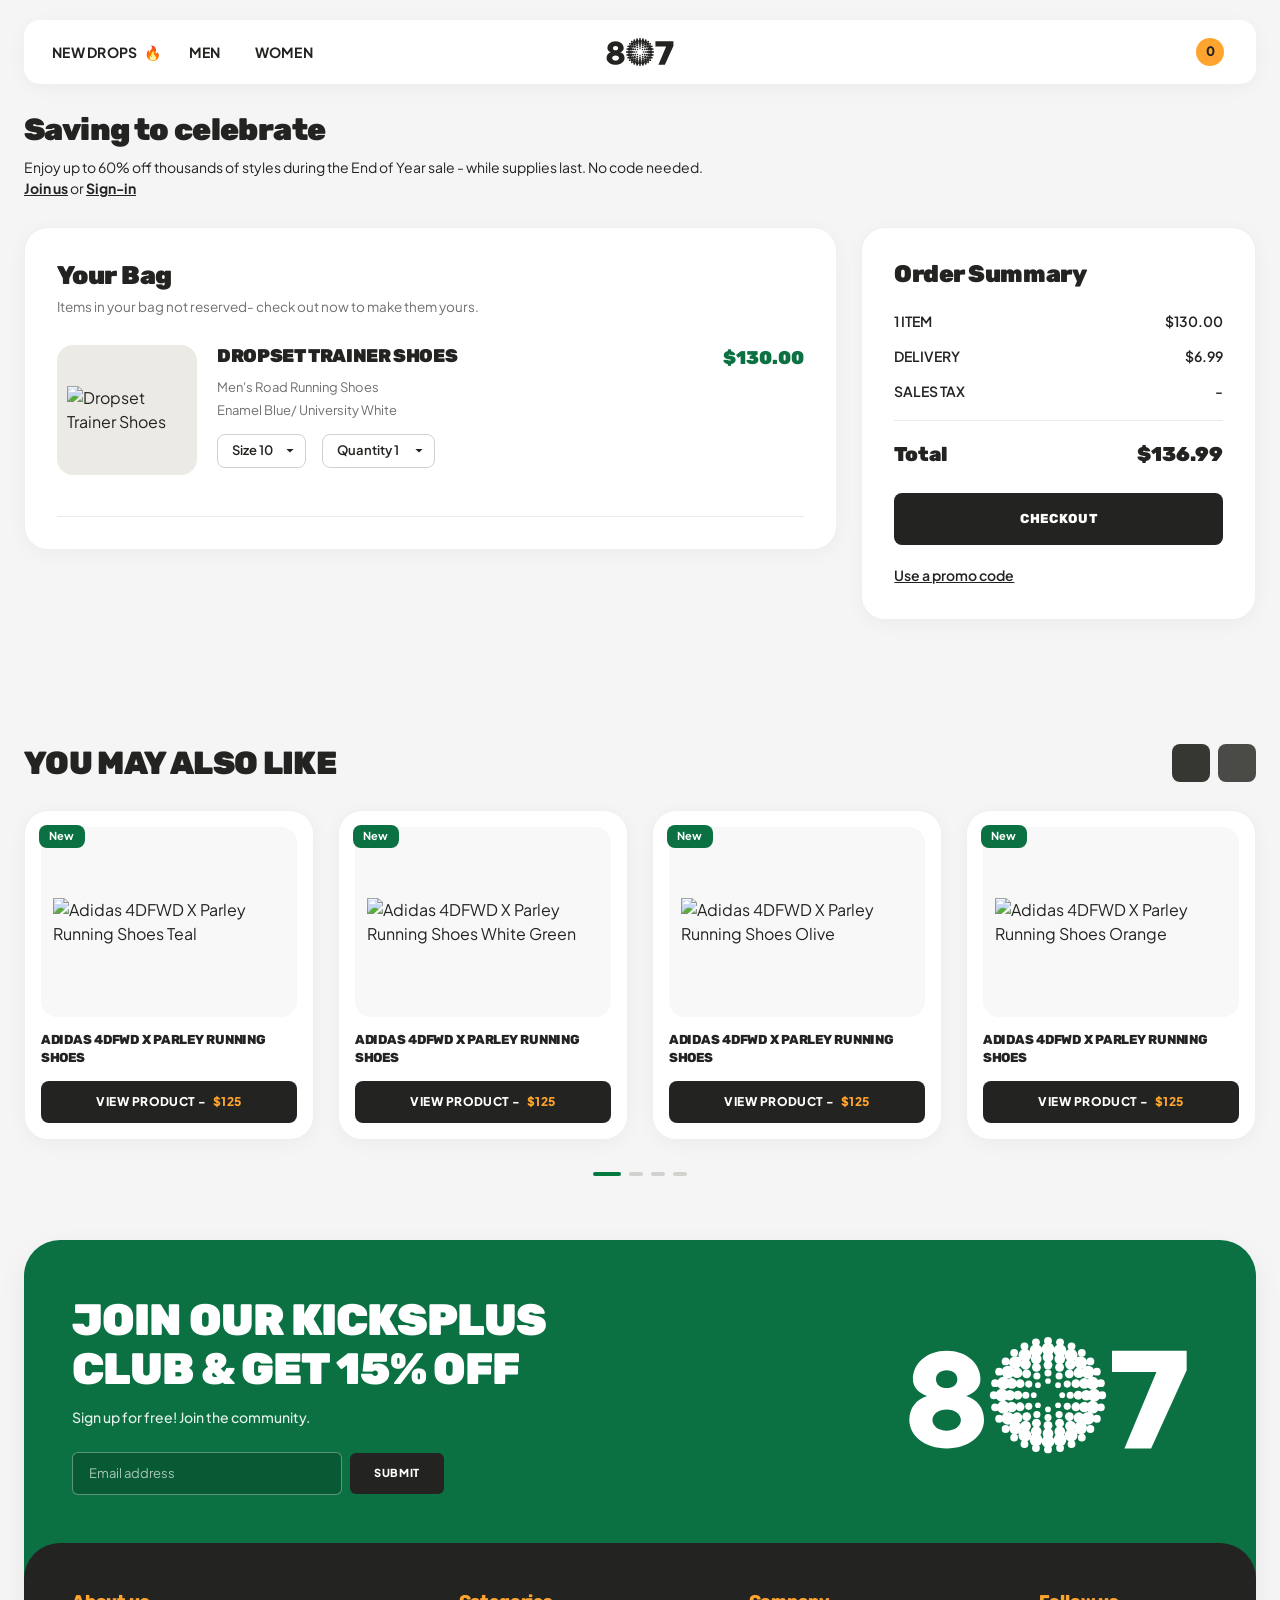
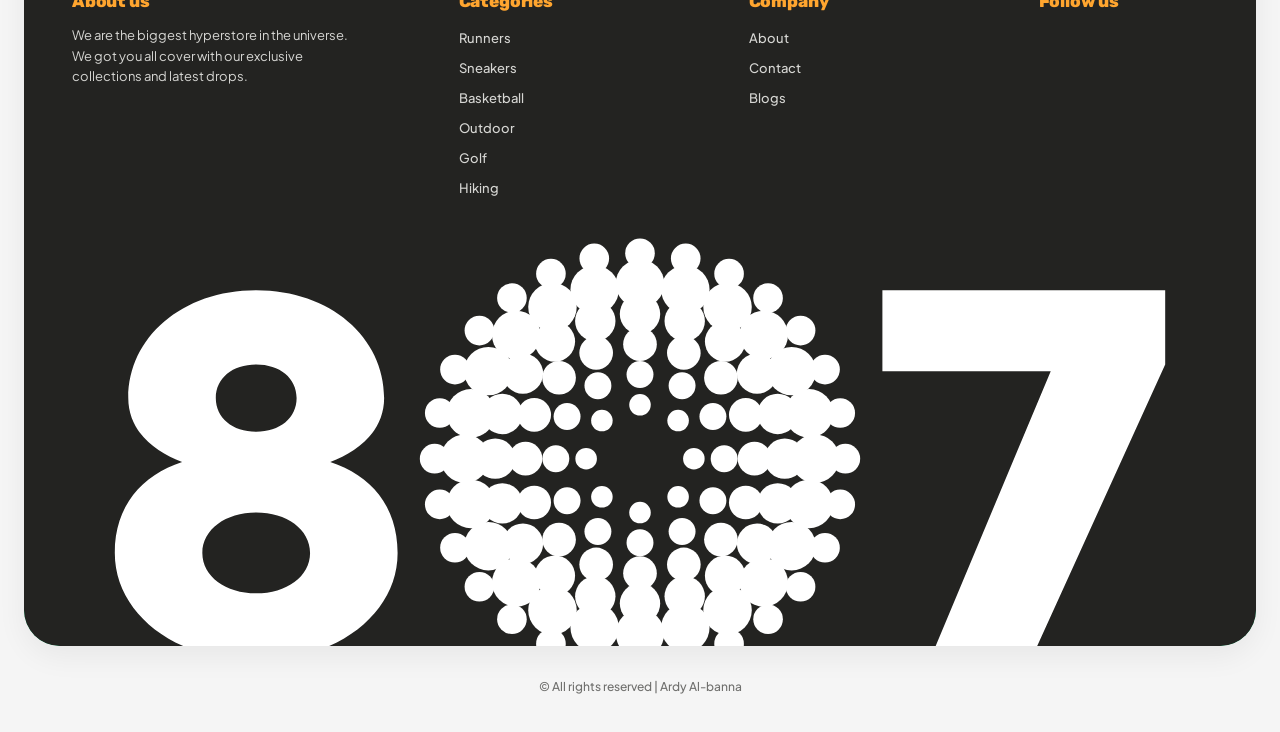
==== commit da5411e9: "feat: add mobile navigation drawer and responsive menu across site pages" ====
--- a/cart.html
+++ b/cart.html
@@ -45,7 +45,12 @@
          ========================================== -->
     <header class="header-wrapper">
       <nav class="custom-navbar">
-        <!-- Left Links -->
+        <!-- Mobile Menu Hamburger Button (Visible on mobile/tablet) -->
+        <button class="nav-hamburger-btn d-lg-none" id="mobileMenuToggle" aria-label="Open Navigation Menu">
+          <i class="ri-menu-line"></i>
+        </button>
+
+        <!-- Left Links (Desktop) -->
         <div class="nav-links-left">
           <a href="listing.html?filter=new" class="nav-item-link">
             <span>New Drops</span>
@@ -468,6 +473,98 @@
 
   </div>
 
+  <!-- ==========================================
+       MOBILE NAVIGATION DRAWER & BACKDROP
+       ========================================== -->
+  <div class="mobile-nav-backdrop" id="mobileNavBackdrop"></div>
+  <aside class="mobile-nav-drawer" id="mobileNavDrawer" aria-label="Mobile Navigation Menu">
+    <div class="mobile-nav-header">
+      <a href="index.html" class="mobile-nav-logo" aria-label="807 Home">
+        <svg viewBox="0 0 180 70" style="height: 26px; width: 68px; fill: currentColor;">
+          <use href="#logo-807-symbol"></use>
+        </svg>
+      </a>
+      <button class="mobile-nav-close-btn" id="mobileMenuClose" aria-label="Close menu">
+        <i class="ri-close-line"></i>
+      </button>
+    </div>
+
+    <div class="mobile-nav-body">
+      <div class="mobile-nav-group">
+        <span class="mobile-nav-section-title">Shop Collections</span>
+        <ul class="mobile-nav-list">
+          <li>
+            <a href="index.html#new-drops" class="mobile-nav-link">
+              <span>New Drops</span>
+              <span class="fire-emoji">🔥</span>
+            </a>
+          </li>
+          <li>
+            <a href="listing.html?gender=men" class="mobile-nav-link">
+              <span>Men's Footwear</span>
+              <i class="ri-arrow-right-s-line"></i>
+            </a>
+          </li>
+          <li>
+            <a href="listing.html?gender=women" class="mobile-nav-link">
+              <span>Women's Footwear</span>
+              <i class="ri-arrow-right-s-line"></i>
+            </a>
+          </li>
+          <li>
+            <a href="listing.html" class="mobile-nav-link">
+              <span>All Sneakers</span>
+              <i class="ri-arrow-right-s-line"></i>
+            </a>
+          </li>
+        </ul>
+      </div>
+
+      <div class="mobile-nav-group">
+        <span class="mobile-nav-section-title">Account & Orders</span>
+        <ul class="mobile-nav-list">
+          <li>
+            <a href="cart.html" class="mobile-nav-link">
+              <span class="d-flex align-items-center gap-2">
+                <i class="ri-shopping-bag-3-line"></i>
+                <span>My Bag</span>
+              </span>
+              <span class="nav-cart-badge mobile-drawer-cart-badge">0</span>
+            </a>
+          </li>
+          <li>
+            <a href="login.html" class="mobile-nav-link">
+              <span class="d-flex align-items-center gap-2">
+                <i class="ri-user-line"></i>
+                <span>Sign In</span>
+              </span>
+              <i class="ri-arrow-right-s-line"></i>
+            </a>
+          </li>
+          <li>
+            <a href="register.html" class="mobile-nav-link">
+              <span class="d-flex align-items-center gap-2">
+                <i class="ri-gift-line text-warning"></i>
+                <span>Join Kicks Club (15% OFF)</span>
+              </span>
+              <i class="ri-arrow-right-s-line"></i>
+            </a>
+          </li>
+        </ul>
+      </div>
+
+      <div class="mobile-nav-footer">
+        <p class="mobile-nav-tagline">DO IT RIGHT &bull; 807 STREETWEAR</p>
+        <div class="footer-social-row">
+          <a href="#" class="footer-social-icon" aria-label="Facebook"><i class="ri-facebook-circle-fill"></i></a>
+          <a href="#" class="footer-social-icon" aria-label="Instagram"><i class="ri-instagram-line"></i></a>
+          <a href="#" class="footer-social-icon" aria-label="Twitter X"><i class="ri-twitter-x-line"></i></a>
+          <a href="#" class="footer-social-icon" aria-label="TikTok"><i class="ri-tiktok-fill"></i></a>
+        </div>
+      </div>
+    </div>
+  </aside>
+
   <!-- Bootstrap 5.3.3 JS Bundle -->
   <script src="https://cdn.jsdelivr.net/npm/bootstrap@5.3.3/dist/js/bootstrap.bundle.min.js" integrity="sha384-YvpcrYf0tY3lHB60NNkmXc5s9fDVZLESaAA55NDzOxhy9GkcIdslK1eN7N6jIeHz" crossorigin="anonymous"></script>
 
--- a/assets/css/style.css
+++ b/assets/css/style.css
@@ -37,9 +37,15 @@
   --transition-smooth: all 0.28s cubic-bezier(0.16, 1, 0.3, 1);
 }
 
-/* Base resets & typography */
-* {
+/* Base resets & typography (Mobile-First Principles) */
+*, *::before, *::after {
   box-sizing: border-box;
+}
+
+html {
+  scroll-behavior: smooth;
+  -webkit-text-size-adjust: 100%;
+  text-size-adjust: 100%;
 }
 
 body {
@@ -49,8 +55,30 @@
   -webkit-font-smoothing: antialiased;
   -moz-osx-font-smoothing: grayscale;
   overflow-x: hidden;
+  width: 100%;
+  position: relative;
   margin: 0;
   padding: 0;
+  touch-action: manipulation;
+}
+
+/* Mobile Touch targets & interactive responsiveness */
+button, a, input, select, textarea {
+  touch-action: manipulation;
+  -webkit-tap-highlight-color: transparent;
+}
+
+/* Mobile-First iOS Safari Auto-Zoom Fix (inputs must be at least 16px on mobile viewports) */
+@media (max-width: 767.98px) {
+  input[type="text"],
+  input[type="email"],
+  input[type="password"],
+  input[type="tel"],
+  input[type="search"],
+  select,
+  textarea {
+    font-size: 16px !important;
+  }
 }
 
 h1, h2, h3, h4, h5, h6,
@@ -67,18 +95,19 @@
   transition: var(--transition-smooth);
 }
 
-img {
+img, svg, video, canvas {
   max-width: 100%;
   height: auto;
   display: block;
 }
 
-/* Main Container Constraint matching design */
+/* Main Container Constraint with Mobile-First Fluid Padding */
 .app-container {
   max-width: 1320px;
   margin: 0 auto;
-  padding-left: 20px;
-  padding-right: 20px;
+  padding-left: clamp(14px, 3.2vw, 24px);
+  padding-right: clamp(14px, 3.2vw, 24px);
+  width: 100%;
 }
 
 /* ==========================================================================
@@ -190,12 +219,190 @@
   transform: scale(1.08);
 }
 
+/* Hamburger Toggle Button */
+.nav-hamburger-btn {
+  background: none;
+  border: none;
+  color: var(--color-dark);
+  font-size: 24px;
+  cursor: pointer;
+  width: 40px;
+  height: 40px;
+  border-radius: var(--radius-sm);
+  display: inline-flex;
+  align-items: center;
+  justify-content: center;
+  padding: 0;
+  transition: var(--transition-smooth);
+}
+
+.nav-hamburger-btn:hover {
+  background-color: rgba(0, 0, 0, 0.05);
+  color: var(--color-brand-green);
+}
+
+@media (min-width: 992px) {
+  .nav-hamburger-btn {
+    display: none !important;
+  }
+}
+
+/* Mobile Navigation Drawer & Backdrop */
+.mobile-nav-backdrop {
+  position: fixed;
+  inset: 0;
+  background: rgba(0, 0, 0, 0.55);
+  backdrop-filter: blur(4px);
+  -webkit-backdrop-filter: blur(4px);
+  z-index: 9998;
+  opacity: 0;
+  pointer-events: none;
+  transition: opacity 0.3s cubic-bezier(0.16, 1, 0.3, 1);
+}
+
+.mobile-nav-backdrop.active {
+  opacity: 1;
+  pointer-events: auto;
+}
+
+.mobile-nav-drawer {
+  position: fixed;
+  top: 0;
+  left: 0;
+  bottom: 0;
+  width: min(340px, 86vw);
+  background: var(--bg-card);
+  z-index: 9999;
+  display: flex;
+  flex-direction: column;
+  box-shadow: 10px 0 40px rgba(0, 0, 0, 0.2);
+  transform: translateX(-100%);
+  transition: transform 0.35s cubic-bezier(0.16, 1, 0.3, 1);
+  overflow-y: auto;
+  -webkit-overflow-scrolling: touch;
+}
+
+.mobile-nav-drawer.active {
+  transform: translateX(0);
+}
+
+.mobile-nav-header {
+  display: flex;
+  align-items: center;
+  justify-content: space-between;
+  padding: 18px 20px;
+  border-bottom: 1px solid rgba(0, 0, 0, 0.06);
+}
+
+.mobile-nav-close-btn {
+  background: none;
+  border: none;
+  font-size: 26px;
+  color: var(--color-dark);
+  width: 40px;
+  height: 40px;
+  border-radius: var(--radius-sm);
+  display: flex;
+  align-items: center;
+  justify-content: center;
+  cursor: pointer;
+  transition: var(--transition-smooth);
+}
+
+.mobile-nav-close-btn:hover {
+  background-color: rgba(0, 0, 0, 0.06);
+  color: #DC3545;
+}
+
+.mobile-nav-body {
+  padding: 20px;
+  display: flex;
+  flex-direction: column;
+  gap: 24px;
+  flex: 1;
+}
+
+.mobile-nav-group {
+  display: flex;
+  flex-direction: column;
+  gap: 8px;
+}
+
+.mobile-nav-section-title {
+  font-size: 11px;
+  font-weight: 800;
+  text-transform: uppercase;
+  letter-spacing: 0.08em;
+  color: var(--color-muted-text);
+  margin-bottom: 4px;
+}
+
+.mobile-nav-list {
+  list-style: none;
+  padding: 0;
+  margin: 0;
+  display: flex;
+  flex-direction: column;
+  gap: 4px;
+}
+
+.mobile-nav-link {
+  display: flex;
+  align-items: center;
+  justify-content: space-between;
+  padding: 12px 14px;
+  border-radius: var(--radius-sm);
+  font-size: 14.5px;
+  font-weight: 700;
+  color: var(--color-dark);
+  text-transform: uppercase;
+  letter-spacing: 0.02em;
+  transition: var(--transition-smooth);
+}
+
+.mobile-nav-link:hover,
+.mobile-nav-link:active {
+  background-color: var(--bg-canvas);
+  color: var(--color-brand-green);
+  transform: translateX(4px);
+}
+
+.mobile-drawer-cart-badge {
+  background-color: var(--color-brand-orange);
+  color: var(--color-dark);
+  font-size: 12px;
+  font-weight: 800;
+  padding: 2px 8px;
+  border-radius: 999px;
+}
+
+.mobile-nav-footer {
+  margin-top: auto;
+  padding-top: 20px;
+  border-top: 1px solid rgba(0, 0, 0, 0.06);
+}
+
+.mobile-nav-tagline {
+  font-size: 11px;
+  font-weight: 800;
+  letter-spacing: 0.05em;
+  color: var(--color-muted-text);
+  margin-bottom: 12px;
+}
+
+@media (min-width: 992px) {
+  .mobile-nav-backdrop,
+  .mobile-nav-drawer {
+    display: none !important;
+  }
+}
+
 /* ==========================================================================
    2. HERO GIANT TITLE
    ========================================================================== */
 .hero-title-section {
-  margin-top: 24px;
-  margin-bottom: 24px;
+  margin-top: clamp(14px, 3vw, 24px);
+  margin-bottom: clamp(14px, 3vw, 24px);
   padding: 0;
   width: 100%;
   text-align: center;
@@ -203,15 +410,21 @@
 
 .hero-giant-title {
   font-family: var(--font-display);
-  font-size: clamp(3.6rem, 10.3vw, 9.5rem);
+  font-size: clamp(2.1rem, 9.8vw, 9.5rem);
   font-weight: 900;
   line-height: 0.95;
   margin: 0;
   color: var(--color-dark);
   text-align: center;
   letter-spacing: -0.02em;
-  word-spacing: 0.12em;
-  white-space: nowrap;
+  word-spacing: 0.08em;
+  word-break: break-word;
+}
+
+@media (min-width: 768px) {
+  .hero-giant-title {
+    white-space: nowrap;
+  }
 }
 
 .hero-giant-title .title-accent {
@@ -228,11 +441,11 @@
 
 .hero-banner-wrapper {
   position: relative;
-  border-radius: 36px;
+  border-radius: clamp(20px, 3vw, 36px);
   overflow: hidden;
   width: 100%;
   max-width: 1320px;
-  height: 750px;
+  height: clamp(380px, 58vw, 750px);
   background-color: #5A4E46;
   box-shadow: var(--shadow-card);
 }
@@ -245,47 +458,52 @@
   filter: brightness(0.92) contrast(1.04);
 }
 
-/* Subtle dark gradient overlay to ensure text readability */
+/* Subtle dark gradient overlay to ensure text readability across all viewports */
 .hero-banner-overlay {
   position: absolute;
   inset: 0;
   background: linear-gradient(
     to right,
-    rgba(20, 20, 18, 0.72) 0%,
-    rgba(20, 20, 18, 0.45) 35%,
-    rgba(20, 20, 18, 0.1) 70%,
-    rgba(20, 20, 18, 0.3) 100%
+    rgba(20, 20, 18, 0.78) 0%,
+    rgba(20, 20, 18, 0.55) 45%,
+    rgba(20, 20, 18, 0.15) 75%,
+    rgba(20, 20, 18, 0.35) 100%
   );
   pointer-events: none;
 }
-
-
 
 /* Hero Content on Bottom-Left */
 .hero-text-content {
   position: absolute;
-  bottom: 48px;
-  left: 48px;
+  bottom: clamp(20px, 4vw, 48px);
+  left: clamp(18px, 4vw, 48px);
+  right: clamp(18px, 4vw, 48px);
   max-width: 880px;
   z-index: 10;
   color: #FFFFFF;
 }
 
 .hero-product-title {
-  font-size: clamp(48px, 5.8vw, 84px);
+  font-size: clamp(24px, 5.8vw, 84px);
   font-weight: 900;
   line-height: 1.05;
   color: #FFFFFF;
   margin-bottom: 12px;
   text-shadow: 0 2px 14px rgba(0, 0, 0, 0.4);
-  white-space: nowrap;
+  word-break: break-word;
+}
+
+@media (min-width: 992px) {
+  .hero-product-title {
+    white-space: nowrap;
+  }
 }
 
 .hero-product-desc {
-  font-size: clamp(18px, 1.8vw, 26px);
+  font-size: clamp(14px, 1.8vw, 24px);
   color: rgba(255, 255, 255, 0.9);
   line-height: 1.35;
-  margin-bottom: 24px;
+  margin-bottom: clamp(16px, 2.5vw, 24px);
   max-width: 750px;
   font-weight: 500;
 }
@@ -901,6 +1119,8 @@
   padding-left: 10px;
   padding-right: 10px;
   width: 100%;
+  max-width: 100%;
+  overflow: hidden;
   display: flex;
   justify-content: center;
   align-items: center;
@@ -927,62 +1147,630 @@
 }
 
 /* ==========================================================================
-   RESPONSIVE ADJUSTMENTS
+   COMPREHENSIVE RESPONSIVE DESIGN (MOBILE-FIRST ARCHITECTURE)
+   Covers: Small Phones (<375px), Standard Phones (375-575px),
+           Phablets/Tablets (576-767px), Tablets/Laptops (768-991px), Desktop (992px+)
    ========================================================================== */
+
+/* Tablet & Smaller Screens (< 992px) */
 @media (max-width: 991.98px) {
-  .hero-banner-wrapper {
-    height: 440px;
-  }
-  .hero-text-content {
-    bottom: 28px;
-    left: 28px;
-  }
+  .header-wrapper {
+    padding-top: 14px;
+    padding-bottom: 10px;
+  }
+
+  .custom-navbar {
+    padding: 10px 16px;
+  }
+
+  .nav-links-left {
+    display: none !important; /* Managed via mobile-nav-drawer */
+  }
+
+  .navbar-center-logo {
+    position: static;
+    transform: none;
+  }
+
+  .nav-actions-right {
+    gap: 12px;
+  }
+
   .hero-floating-cards {
-    display: none; /* Hide mini preview cards on tablet/mobile for clean look */
-  }
+    display: none !important; /* Hide mini preview cards on tablet/mobile for clean look */
+  }
+
+  .hero-vertical-tag {
+    display: none !important;
+  }
+
   .club-promo-logo-col {
     justify-content: center;
     margin-top: 24px;
   }
-}
-
+
+  /* Listing Page Mobile Filter Drawer */
+  #filtersSidebarCol {
+    position: fixed;
+    top: 0;
+    left: 0;
+    bottom: 0;
+    width: min(340px, 86vw);
+    background: #FFFFFF;
+    z-index: 10000;
+    padding: 24px 20px;
+    overflow-y: auto;
+    -webkit-overflow-scrolling: touch;
+    box-shadow: 12px 0 40px rgba(0, 0, 0, 0.25);
+    transform: translateX(-100%);
+    transition: transform 0.35s cubic-bezier(0.16, 1, 0.3, 1);
+  }
+
+  #filtersSidebarCol.mobile-filter-open {
+    transform: translateX(0);
+  }
+
+  .mobile-filter-header {
+    display: flex !important;
+    align-items: center;
+    justify-content: space-between;
+    margin-bottom: 20px;
+    padding-bottom: 12px;
+    border-bottom: 1px solid rgba(0, 0, 0, 0.08);
+  }
+
+  .mobile-filter-header h3 {
+    margin: 0;
+    font-size: 1.2rem;
+    font-family: var(--font-display);
+    color: var(--color-dark);
+  }
+
+  .mobile-filter-close-btn {
+    background: none;
+    border: none;
+    font-size: 24px;
+    color: var(--color-dark);
+    cursor: pointer;
+    padding: 4px;
+    display: flex;
+    align-items: center;
+    justify-content: center;
+  }
+
+  .mobile-filter-footer {
+    display: block !important;
+    position: sticky;
+    bottom: -24px;
+    margin: 20px -20px -24px -20px;
+    padding: 16px 20px;
+    background: #FFFFFF;
+    border-top: 1px solid rgba(0, 0, 0, 0.08);
+    box-shadow: 0 -4px 16px rgba(0, 0, 0, 0.06);
+  }
+
+  .btn-apply-filters {
+    width: 100%;
+    height: 48px;
+    background: var(--color-dark);
+    color: #FFFFFF;
+    border: none;
+    border-radius: var(--radius-sm);
+    font-family: var(--font-display);
+    font-size: 13px;
+    font-weight: 800;
+    letter-spacing: 0.05em;
+    cursor: pointer;
+    transition: var(--transition-smooth);
+  }
+
+  .btn-apply-filters:hover {
+    background: #000000;
+  }
+
+  .product-info-panel {
+    padding-left: 0;
+    margin-top: 28px;
+  }
+
+  .kicks-club-card {
+    margin-top: 24px;
+  }
+}
+
+/* Medium Phones & Tablets (< 768px) */
 @media (max-width: 767.98px) {
   .header-wrapper {
-    padding-top: 12px;
-  }
+    padding-top: 10px;
+    padding-bottom: 8px;
+  }
+
   .custom-navbar {
-    padding: 10px 16px;
-  }
-  .nav-links-left {
-    display: none; /* Mobile menu can collapse or simplify */
-  }
-  .navbar-center-logo {
-    position: static;
-    transform: none;
-  }
+    padding: 8px 14px;
+  }
+
+  .navbar-center-logo svg {
+    height: 24px;
+    width: auto;
+  }
+
+  .nav-icon-btn {
+    font-size: 18px;
+    padding: 2px;
+  }
+
+  .nav-cart-badge {
+    width: 24px;
+    height: 24px;
+    font-size: 11px;
+    margin-left: 2px;
+  }
+
   .hero-banner-wrapper {
     height: 380px;
   }
-  .hero-vertical-tag {
-    display: none;
-  }
+
   .hero-text-content {
-    bottom: 24px;
-    left: 20px;
-    right: 20px;
-  }
+    bottom: 20px;
+    left: 18px;
+    right: 18px;
+  }
+
   .hero-product-title {
+    font-size: 1.85rem;
+    margin-bottom: 8px;
+  }
+
+  .hero-product-desc {
+    font-size: 13px;
+    margin-bottom: 16px;
+    display: -webkit-box;
+    -webkit-line-clamp: 2;
+    -webkit-box-orient: vertical;
+    overflow: hidden;
+  }
+
+  .btn-brand-green {
+    padding: 10px 22px;
+    font-size: 12px;
+  }
+
+  .section-new-drops,
+  .section-reviews {
+    padding-top: 36px;
+    padding-bottom: 36px;
+  }
+
+  .section-header-row,
+  .related-header-row {
+    margin-bottom: 20px;
+  }
+
+  .section-title-twoline,
+  .related-title {
+    font-size: 1.65rem;
+  }
+
+  .categories-container-dark {
+    padding: 28px 18px;
+    border-radius: var(--radius-lg);
+  }
+
+  .categories-title {
     font-size: 1.8rem;
   }
-  .club-promo-banner,
-  .categories-container-dark,
-  .footer-dark-container {
-    padding: 28px 20px;
+
+  .category-card {
+    height: 320px;
+    padding: 20px;
+    border-radius: var(--radius-md);
+  }
+
+  .category-card-img-wrapper img {
+    max-height: 170px;
+  }
+
+  .category-card-name {
+    font-size: 1.35rem;
+  }
+
+  .category-btn-arrow {
+    width: 36px;
+    height: 36px;
+    font-size: 18px;
+  }
+
+  /* Green Club Promo Banner */
+  .footer-composite-wrapper {
     border-radius: var(--radius-lg);
-  }
+    margin-bottom: 0;
+  }
+
+  .club-promo-banner {
+    padding: 36px 20px 32px;
+  }
+
+  .club-promo-title {
+    font-size: 1.8rem;
+    line-height: 1.15;
+    margin-bottom: 10px;
+  }
+
+  .club-promo-subtext {
+    font-size: 13px;
+    margin-bottom: 18px;
+  }
+
   .club-signup-form {
     flex-direction: column;
     align-items: stretch;
+    width: 100%;
+    gap: 10px;
+  }
+
+  .club-input-email {
+    width: 100%;
+    max-width: 100%;
+  }
+
+  .btn-club-submit {
+    width: 100%;
+    height: 46px;
+  }
+
+  .club-promo-logo-col svg {
+    max-width: 220px;
+  }
+
+  /* Dark Footer */
+  .footer-dark-container {
+    border-radius: var(--radius-lg);
+    padding: 32px 0 0;
+  }
+
+  .footer-inner-content {
+    padding-left: 20px;
+    padding-right: 20px;
+  }
+
+  .footer-about-text {
+    max-width: 100%;
+    margin-bottom: 24px;
+  }
+
+  .footer-col-title {
+    margin-bottom: 10px;
+    margin-top: 16px;
+  }
+
+  .footer-giant-watermark {
+    margin-top: 16px;
+    margin-bottom: -2%;
+  }
+
+  .page-bottom-copyright {
+    padding: 18px 0 28px;
+  }
+
+  /* Listing Page Styles */
+  .listing-promo-banner {
+    padding: 28px 20px;
+    min-height: 240px;
+    border-radius: var(--radius-lg);
+    margin-bottom: 24px;
+  }
+
+  .listing-promo-banner::before {
+    content: '';
+    position: absolute;
+    top: 0;
+    left: 0;
+    width: 100%;
+    height: 100%;
+    background: rgba(21, 21, 19, 0.72);
+    z-index: 1;
+    pointer-events: none;
+  }
+
+  .promo-heading {
+    font-size: 2rem;
+    margin-bottom: 8px;
+  }
+
+  .promo-text {
+    font-size: 13px;
+  }
+
+  .listing-header-bar {
+    margin-bottom: 18px;
+  }
+
+  .listing-title {
+    font-size: 1.5rem;
+  }
+
+  /* Product Detail Styles */
+  .product-detail-section {
+    margin-top: 18px;
+    margin-bottom: 36px;
+  }
+
+  .product-gallery-grid {
+    gap: 10px;
+  }
+
+  .gallery-card {
+    border-radius: var(--radius-md);
+  }
+
+  .product-detail-title {
+    font-size: 1.65rem;
+  }
+
+  .product-detail-price {
+    font-size: 22px;
+    margin-bottom: 18px;
+  }
+
+  .product-size-btn {
+    width: 44px;
+    height: 44px;
+    font-size: 13px;
+  }
+
+  /* Cart Page Styles */
+  .cart-page-section {
+    padding-top: 18px;
+    padding-bottom: 40px;
+  }
+
+  .cart-promo-title {
+    font-size: 1.45rem;
+  }
+
+  .cart-bag-container,
+  .order-summary-card {
+    padding: 22px 18px;
+    border-radius: var(--radius-lg);
+  }
+
+  .cart-bag-heading {
+    font-size: 1.4rem;
+  }
+
+  .cart-item-row {
+    gap: 14px;
+    padding-bottom: 18px;
+  }
+
+  .cart-item-thumb-box {
+    width: 100px;
+    height: 100px;
+    border-radius: var(--radius-sm);
+  }
+
+  .cart-item-product-name {
+    font-size: 13.5px;
+  }
+
+  .cart-item-price-tag {
+    font-size: 14px;
+  }
+
+  /* Checkout Page Styles */
+  .checkout-page-section {
+    padding-top: 18px;
+    padding-bottom: 40px;
+  }
+
+  .checkout-section-title {
+    font-size: 1.3rem;
+  }
+
+  .delivery-option-box {
+    padding: 14px 16px;
+  }
+
+  .btn-checkout-review {
+    width: 100%;
+  }
+
+  .checkout-order-details-card {
+    padding: 18px 16px;
+  }
+
+  /* Auth Pages */
+  .auth-page-section {
+    padding-top: 20px;
+    padding-bottom: 40px;
+  }
+
+  .auth-title {
+    font-size: 2rem;
+  }
+
+  .kicks-club-card {
+    padding: 28px 20px;
+    border-radius: var(--radius-lg);
+  }
+
+  .kicks-club-card-title {
+    font-size: 1.6rem;
+  }
+}
+
+/* Small Mobile Phones (< 576px) */
+@media (max-width: 575.98px) {
+  .app-container {
+    padding-left: 12px;
+    padding-right: 12px;
+  }
+
+  .custom-navbar {
+    padding: 8px 12px;
+    border-radius: var(--radius-sm);
+  }
+
+  .nav-actions-right {
+    gap: 8px;
+  }
+
+  .hero-banner-wrapper {
+    height: 350px;
+    border-radius: 18px;
+  }
+
+  .hero-text-content {
+    bottom: 16px;
+    left: 14px;
+    right: 14px;
+  }
+
+  .hero-product-title {
+    font-size: 1.6rem;
+  }
+
+  /* 2-Column Mobile Product Card Adjustments */
+  .product-card,
+  .listing-product-card {
+    padding: 10px;
+    border-radius: 14px;
+  }
+
+  .product-img-wrapper,
+  .listing-img-box {
+    height: 130px;
+    padding: 6px;
+    margin-bottom: 8px;
+  }
+
+  .product-badge-new,
+  .badge-tag-orange,
+  .badge-tag-green {
+    font-size: 9.5px;
+    padding: 2px 6px;
+    top: 8px;
+    left: 8px;
+  }
+
+  .product-title,
+  .listing-item-title {
+    font-size: 11.5px;
+    line-height: 1.3;
+    min-height: 30px;
+    margin-bottom: 8px;
+  }
+
+  .btn-view-product {
+    padding: 8px 6px;
+    font-size: 10.5px;
+    letter-spacing: 0.02em;
+    gap: 4px;
+  }
+
+  /* Cart Item compact for small phones */
+  .cart-item-thumb-box {
+    width: 80px;
+    height: 80px;
+    padding: 4px;
+  }
+
+  .cart-item-title-row {
+    flex-direction: column;
+    gap: 2px;
+    margin-bottom: 4px;
+  }
+
+  .cart-item-controls-row {
+    gap: 8px;
+    margin-bottom: 10px;
+    flex-wrap: wrap;
+  }
+
+  .cart-custom-select {
+    padding: 5px 24px 5px 8px;
+    font-size: 12px;
+  }
+
+  /* Product Detail gallery */
+  .product-gallery-grid {
+    gap: 8px;
+  }
+
+  .gallery-card {
+    border-radius: 12px;
+  }
+
+  .product-size-grid {
+    gap: 6px;
+  }
+
+  .product-size-btn {
+    width: 42px;
+    height: 42px;
+    font-size: 12px;
+  }
+
+  .product-actions-row {
+    gap: 8px;
+  }
+
+  .btn-detail-add-cart {
+    height: 48px;
+    font-size: 12.5px;
+  }
+
+  .btn-detail-wishlist {
+    width: 48px;
+    height: 48px;
+    font-size: 18px;
+  }
+
+  .btn-detail-buy-now {
+    height: 48px;
+    font-size: 12.5px;
+  }
+
+  .social-login-row {
+    gap: 6px;
+  }
+
+  .btn-social-auth {
+    height: 48px;
+  }
+}
+
+/* Extra Small Devices (< 360px - e.g. iPhone SE / Fold outer display) */
+@media (max-width: 359.98px) {
+  .hero-giant-title {
+    font-size: 1.95rem;
+  }
+
+  .hero-banner-wrapper {
+    height: 330px;
+  }
+
+  .hero-product-title {
+    font-size: 1.4rem;
+  }
+
+  .product-img-wrapper,
+  .listing-img-box {
+    height: 115px;
+  }
+
+  .cart-item-thumb-box {
+    width: 68px;
+    height: 68px;
+  }
+}
+
+/* Desktop Defaults (min-width: 992px) */
+@media (min-width: 992px) {
+  .mobile-filter-header,
+  .mobile-filter-footer,
+  #mobileFilterBackdrop {
+    display: none !important;
   }
 }
 
@@ -1672,6 +2460,65 @@
   transform: translateY(-2px);
 }
 
+/* Mobile Sticky Quick-Buy Bottom Bar */
+.product-mobile-sticky-bar {
+  position: fixed;
+  bottom: 0;
+  left: 0;
+  right: 0;
+  background: rgba(255, 255, 255, 0.95);
+  backdrop-filter: blur(8px);
+  -webkit-backdrop-filter: blur(8px);
+  border-top: 1px solid rgba(0, 0, 0, 0.08);
+  padding: 10px 16px;
+  display: flex;
+  align-items: center;
+  justify-content: space-between;
+  gap: 12px;
+  z-index: 999;
+  box-shadow: 0 -4px 20px rgba(0, 0, 0, 0.08);
+  transform: translateY(100%);
+  transition: transform 0.3s cubic-bezier(0.16, 1, 0.3, 1);
+}
+
+.product-mobile-sticky-bar.visible {
+  transform: translateY(0);
+}
+
+.sticky-bar-info {
+  display: flex;
+  flex-direction: column;
+}
+
+.sticky-bar-name {
+  font-family: var(--font-display);
+  font-size: 11px;
+  font-weight: 800;
+  color: var(--color-dark);
+  text-transform: uppercase;
+}
+
+.sticky-bar-price {
+  font-family: var(--font-display);
+  font-size: 16px;
+  font-weight: 800;
+  color: #007A3D;
+}
+
+.btn-sticky-add-cart {
+  height: 42px !important;
+  padding: 0 18px !important;
+  font-size: 12px !important;
+  flex: none !important;
+  border-radius: 8px !important;
+}
+
+@media (min-width: 768px) {
+  .product-mobile-sticky-bar {
+    display: none !important;
+  }
+}
+
 /* About Product Details */
 .about-product-box {
   margin-top: 32px;
